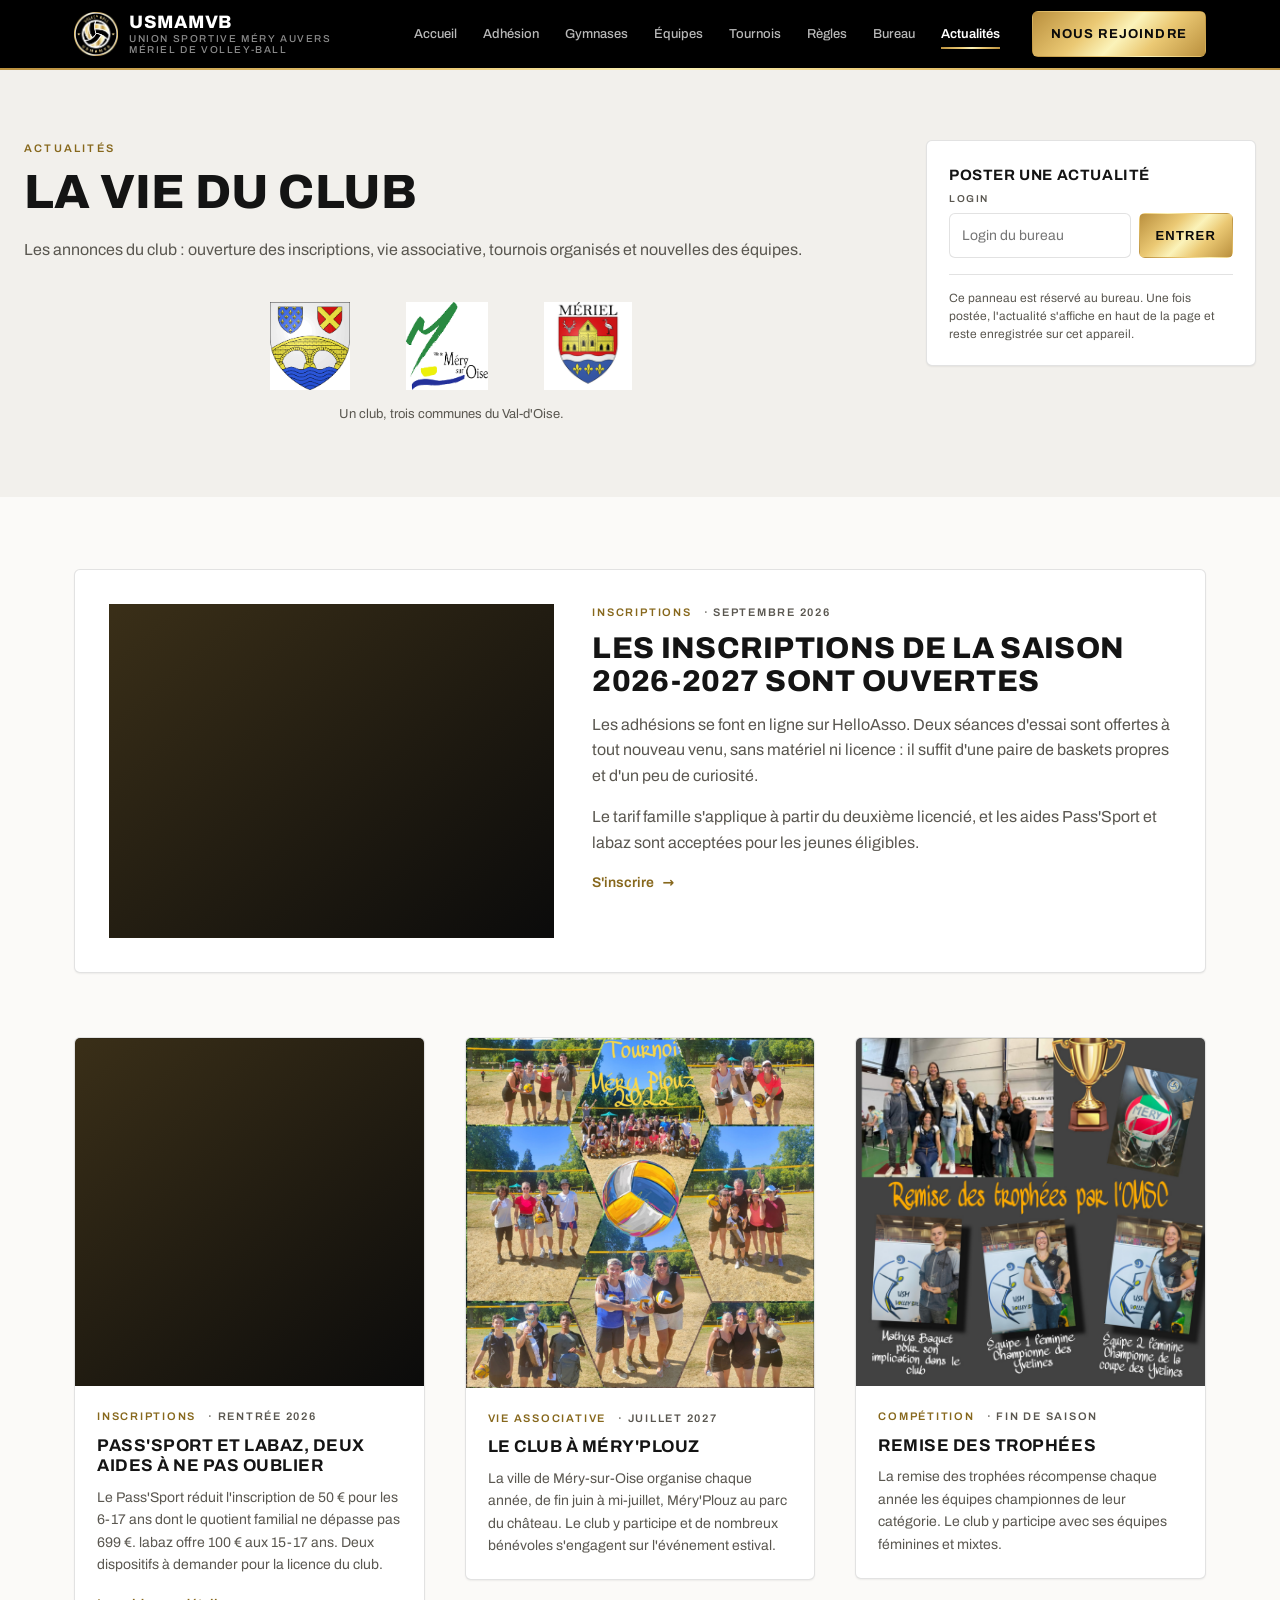
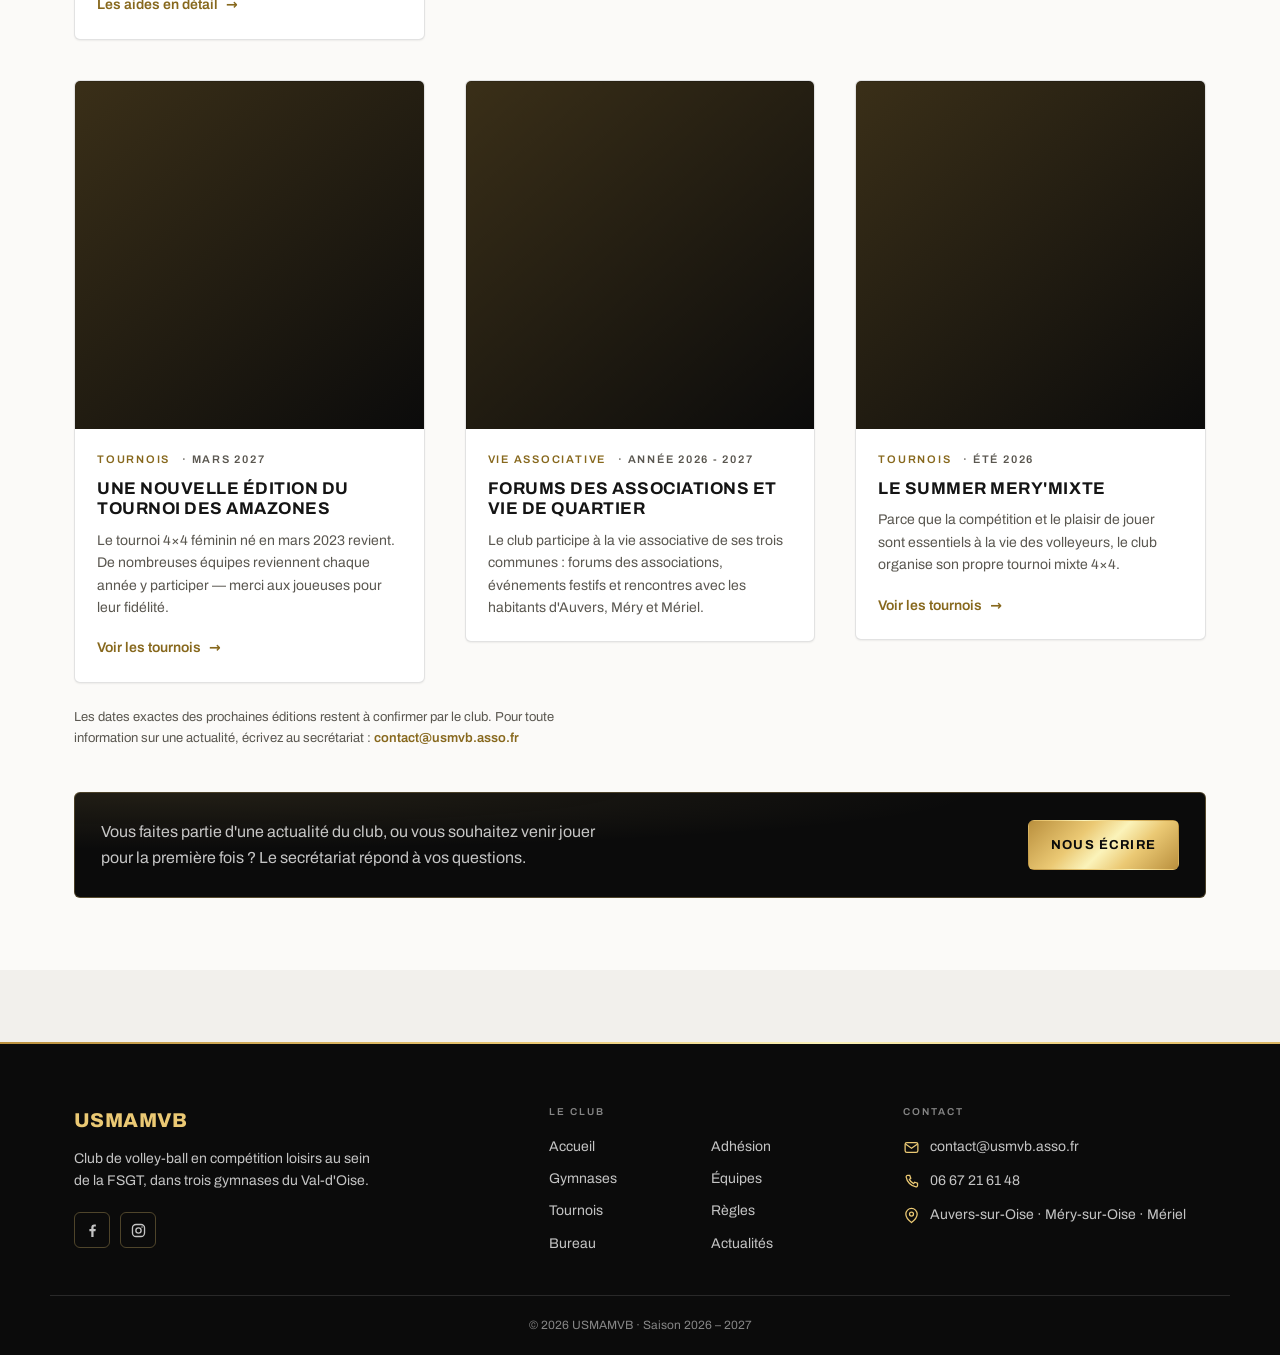
==== Actualite.html @ acac6e0d "Section ajouter actus" ====
<!DOCTYPE html>
<html lang="fr">
<head>
<meta charset="utf-8">
<meta name="viewport" content="width=device-width, initial-scale=1">
<title>Actualités — USMAMVB</title>
<meta name="description" content="Les actualités de l'USMAMVB : ouvertures des inscriptions, vie associative du club, tournois organisés et résultats de saison.">
<meta property="og:title" content="Actualités">
<meta property="og:description" content="La vie de l'USMAMVB : inscriptions, vie associative, tournois et résultats.">
<link rel="icon" href="assets/img/logo.png">
<link rel="stylesheet" href="assets/css/style.css">
</head>
<body>

<a class="skip-link" href="#contenu">Aller au contenu</a>

<!-- ============================================================
     HEADER — identique sur toutes les pages
     ============================================================ -->
<header class="site-header" id="header">
  <div class="wrap header__inner">

    <a class="brand" href="index.html">
      <img class="brand__mark" src="assets/img/logo.png" alt="" decoding="async">
      <span class="brand__text">
        <span class="brand__name">USMAMVB</span>
        <span class="brand__baseline">Union Sportive Méry Auvers Mériel de Volley-Ball</span>
      </span>
    </a>

    <button class="burger" id="burger" aria-expanded="false" aria-controls="nav" aria-label="Ouvrir le menu">
      <span></span><span></span><span></span>
    </button>

    <nav class="nav" id="nav" aria-label="Navigation principale">
      <ul class="nav__list">
        <li><a class="nav__link" href="index.html">Accueil</a></li>
        <li><a class="nav__link" href="adhesion.html">Adhésion</a></li>
        <li><a class="nav__link" href="gymnases.html">Gymnases</a></li>
        <li><a class="nav__link" href="equipes.html">Équipes</a></li>
        <li><a class="nav__link" href="tournois.html">Tournois</a></li>
        <li><a class="nav__link" href="regles.html">Règles</a></li>
        <li><a class="nav__link" href="bureau.html">Bureau</a></li>
        <li><a class="nav__link is-active" href="Actualite.html" aria-current="page">Actualités</a></li>
      </ul>
      <a class="btn btn--primary nav__cta" href="adhesion.html">Nous rejoindre</a>
    </nav>

  </div>
</header>
<div class="nav-backdrop" id="navBackdrop" hidden></div>
<main id="contenu">

  <!-- ============================================================
       TITRE DE PAGE
       ============================================================ -->
  <section class="page-head actu-head">
    <div class="wrap page-head__inner">

      <!-- ---------- Colonne de gauche : titre + blasons ---------- -->
      <div class="page-head__main">
        <p class="eyebrow eyebrow--gold">Actualités</p>
        <h1 class="page-head__title">La vie du club</h1>
        <p class="page-head__lead">Les annonces du club : ouverture des inscriptions, vie associative, tournois organisés et nouvelles des équipes.</p>

        <!-- ---------- Les trois communes ----------
             Emblèmes Auvers-sur-Oise, Méry-sur-Oise et Mériel, dans l'ordre
             du bas de page. Les trois fichiers ont été fournis par le club ;
             ils sont de formats différents (217×220, 253×227, 178×204), d'où
             le `object-fit: contain` : aucune déformation, aucun rognage.
             L'ordre des noms de fichier diffère de celui de la liste. -->
        <ul class="communes">
          <li class="commune">
            <img class="commune__embleme" src="assets/img/emblemeauvers.png" alt="Blason d'Auvers-sur-Oise" width="217" height="220">
          </li>
          <li class="commune">
            <img class="commune__embleme" src="assets/img/Emblememery.png" alt="Blason de Méry-sur-Oise" width="253" height="227">
          </li>
          <li class="commune">
            <img class="commune__embleme" src="assets/img/emblememeriel.png" alt="Blason de Mériel" width="178" height="204">
          </li>
        </ul>
        <p class="communes__note">Un club, trois communes du Val-d'Oise.</p>
      </div>

      <!-- ---------- Colonne de droite : dépôt d'une actualité ----------
           Panneau de rédaction, réservé au bureau. Le formulaire de saisie est
           `hidden` dans le HTML et n'est démasqué par main.js qu'après un login
           valide. Ce login est lui-même lisible dans le script : voir
           l'avertissement sur .redac dans style.css et la section « Dépôt
           d'une actualité » du README. -->
      <aside class="redac" aria-labelledby="redac-titre">
        <h2 class="redac__titre" id="redac-titre">Poster une actualité</h2>

        <!-- ---------- Étape 1 : le login ---------- -->
        <form class="redac__login" id="redac-login" novalidate>
          <label class="redac__label" for="redac-code">Login</label>
          <div class="redac__login-row">
            <input class="redac__champ" type="password" id="redac-code" name="code"
                   autocomplete="current-password" placeholder="Login du bureau">
            <button class="btn btn--primary redac__bouton" type="submit">Entrer</button>
          </div>
          <p class="redac__erreur" id="redac-erreur" role="alert" hidden>Login incorrect.</p>
        </form>

        <!-- ---------- Étape 2 : le formulaire, caché par défaut ----------
             `hidden` est retiré par main.js après un login valide. Sans
             JavaScript il reste caché : le contenu du site ne dépend donc
             pas du script. -->
        <form class="redac__form" id="redac-form" hidden novalidate>
          <p class="redac__note">
            Les champs marqués d'un astérisque sont obligatoires.
          </p>

          <div class="redac__paire">
            <div class="redac__bloc">
              <label class="redac__label" for="redac-categorie">Catégorie *</label>
              <input class="redac__champ" type="text" id="redac-categorie" name="categorie"
                     list="redac-categories" placeholder="Inscriptions, Tournois…" required>
              <datalist id="redac-categories">
                <option value="Inscriptions"></option>
                <option value="Compétition"></option>
                <option value="Vie associative"></option>
                <option value="Tournois"></option>
              </datalist>
            </div>

            <div class="redac__bloc">
              <label class="redac__label" for="redac-date">Date *</label>
              <input class="redac__champ" type="date" id="redac-date" name="date" required>
            </div>
          </div>

          <div class="redac__bloc">
            <label class="redac__label" for="redac-titre-actus">Titre *</label>
            <input class="redac__champ" type="text" id="redac-titre-actus" name="titre"
                   placeholder="Ce que le club annonce" required maxlength="90">
          </div>

          <div class="redac__bloc">
            <label class="redac__label" for="redac-texte">Paragraphe *</label>
            <textarea class="redac__champ redac__champ--zone" id="redac-texte" name="texte"
                      rows="5" placeholder="Le détail de l'actualité" required></textarea>
          </div>

          <p class="redac__erreur" id="redac-erreur-form" role="alert" hidden></p>

          <div class="redac__actions">
            <button class="btn btn--primary" type="submit">Poster</button>
            <button class="btn btn--ghost redac__bouton" type="button" id="redac-deconnexion">Sortir</button>
          </div>
        </form>

        <p class="redac__mention">
          Ce panneau est réservé au bureau. Une fois postée, l'actualité
          s'affiche en haut de la page et reste enregistrée sur cet appareil.
        </p>
      </aside>

    </div>
  </section>

  <!-- ============================================================
       ACTUALITÉS
       Les entrées sont des <article>, chaque date est dans un <time>.
       Hiérarchie : h1 pour la page, h2 pour l'à la une, h3 par carte.

       Photos : deux clichés existent déjà — meryplouz2022.png et
       Remisetrophée.png. Les autres emplacements affichent un dégradé de
       repli tant que le fichier manque.
       Le club n'ayant pas fourni d'archives datées, les textes ci-dessous
       s'en tiennent à ce qui est attesté (PDF du club, pages Équipes,
       Tournois et Adhésion) : aucune date de résultat n'a été inventée.
       ============================================================ -->
  <section class="actus">
    <div class="wrap">

      <!-- ---------- À la une ---------- -->
      <article class="actu-une">
        <span class="actu-une__media actu-une__media--inscriptions" role="img" aria-label="Photo à venir de l'ouverture des inscriptions"></span>
        <div class="actu-une__corps">
          <p class="actu__meta">
            <span class="actu__categorie">Inscriptions</span>
            <time datetime="2026-09-01">Septembre 2026</time>
          </p>
          <h2 class="actu-une__titre">Les inscriptions de la saison 2026-2027 sont ouvertes</h2>
          <p class="actu-une__texte">
            Les adhésions se font en ligne sur HelloAsso. Deux séances d'essai sont
            offertes à tout nouveau venu, sans matériel ni licence : il suffit d'une
            paire de baskets propres et d'un peu de curiosité.
          </p>
          <p class="actu-une__texte">
            Le tarif famille s'applique à partir du deuxième licencié, et les aides
            Pass'Sport et labaz sont acceptées pour les jeunes éligibles.
          </p>
          <a class="link link--gold" href="adhesion.html">S'inscrire <span class="arrow" aria-hidden="true">→</span></a>
        </div>
      </article>

      <!-- ---------- Les autres actualités ---------- -->
      <ul class="actus__grid">

        <li>
          <article class="actu">
            <span class="actu__media actu__media--aides" role="img" aria-label="Photo à venir des dispositifs d'aide à l'inscription"></span>
            <div class="actu__body">
              <p class="actu__meta">
                <span class="actu__categorie">Inscriptions</span>
                <time datetime="2026-09-01">Rentrée 2026</time>
              </p>
              <h3 class="actu__titre">Pass'Sport et labaz, deux aides à ne pas oublier</h3>
              <p class="actu__texte">
                Le Pass'Sport réduit l'inscription de 50 € pour les 6-17 ans dont le
                quotient familial ne dépasse pas 699 €. labaz offre 100 € aux
                15-17 ans. Deux dispositifs à demander pour la licence du club.
              </p>
              <a class="link link--gold" href="adhesion.html">Les aides en détail <span class="arrow" aria-hidden="true">→</span></a>
            </div>
          </article>
        </li>

        <li>
          <article class="actu">
            <span class="actu__media">
              <img class="actu__photo" src="assets/img/meryplouz2022.png" alt="Planche-contact du tournoi de Méry'Plouz 2022 au parc du château de Méry-sur-Oise : équipes sur le sable, ballon au centre et remise des prix." width="485" height="487" loading="lazy" decoding="async">
            </span>
            <div class="actu__body">
              <p class="actu__meta">
                <span class="actu__categorie">Vie associative</span>
                <time datetime="2022-07-01">Juillet 2027</time>
              </p>
              <h3 class="actu__titre">Le club à Méry'Plouz</h3>
              <p class="actu__texte">
                La ville de Méry-sur-Oise organise chaque année, de fin juin à
                mi-juillet, Méry'Plouz au parc du château. Le club y participe et
                de nombreux bénévoles s'engagent sur l'événement estival.
              </p>
            </div>
          </article>
        </li>

        <li>
          <article class="actu">
            <span class="actu__media">
              <img class="actu__photo" src="assets/img/Remisetroph%C3%A9e.png" alt="Planche-contact de la remise des trophées par l'USM95 : équipe championne dans ses catégories, trophée et ballons de volley." width="370" height="370" loading="lazy" decoding="async">
            </span>
            <div class="actu__body">
              <p class="actu__meta">
                <span class="actu__categorie">Compétition</span>
                <time datetime="2026-06-01">Fin de saison</time>
              </p>
              <h3 class="actu__titre">Remise des trophées</h3>
              <p class="actu__texte">
                La remise des trophées récompense chaque année les équipes
                championnes de leur catégorie. Le club y participe avec ses équipes
                féminines et mixtes.
              </p>
            </div>
          </article>
        </li>

        <li>
          <article class="actu">
            <span class="actu__media actu__media--amazones" role="img" aria-label="Photo à venir du Tournoi des Amazones"></span>
            <div class="actu__body">
              <p class="actu__meta">
                <span class="actu__categorie">Tournois</span>
                <time datetime="2026-03-01">Mars 2027</time>
              </p>
              <h3 class="actu__titre">Une nouvelle édition du Tournoi des Amazones</h3>
              <p class="actu__texte">
                Le tournoi 4×4 féminin né en mars 2023 revient. De nombreuses
                équipes reviennent chaque année y participer — merci aux
                joueuses pour leur fidélité.
              </p>
              <a class="link link--gold" href="tournois.html">Voir les tournois <span class="arrow" aria-hidden="true">→</span></a>
            </div>
          </article>
        </li>

        <li>
          <article class="actu">
            <span class="actu__media actu__media--forums" role="img" aria-label="Photo à venir des forums des associations"></span>
            <div class="actu__body">
              <p class="actu__meta">
                <span class="actu__categorie">Vie associative</span>
                <time datetime="2026-09-01">Année 2026 - 2027</time>
              </p>
              <h3 class="actu__titre">Forums des associations et vie de quartier</h3>
              <p class="actu__texte">
                Le club participe à la vie associative de ses trois communes :
                forums des associations, événements festifs et rencontres
                avec les habitants d'Auvers, Méry et Mériel.
              </p>
            </div>
          </article>
        </li>

        <li>
          <article class="actu">
            <span class="actu__media" role="img" aria-label="Photo à venir du Summer Mery'Mixte"></span>
            <div class="actu__body">
              <p class="actu__meta">
                <span class="actu__categorie">Tournois</span>
                <time datetime="2026-06-01">Été 2026</time>
              </p>
              <h3 class="actu__titre">Le Summer Mery'Mixte</h3>
              <p class="actu__texte">
                Parce que la compétition et le plaisir de jouer sont essentiels à
                la vie des volleyeurs, le club organise son propre tournoi mixte 4×4.
              </p>
              <a class="link link--gold" href="tournois.html">Voir les tournois <span class="arrow" aria-hidden="true">→</span></a>
            </div>
          </article>
        </li>

      </ul>

      <p class="actus__note">
        Les dates exactes des prochaines éditions restent à confirmer par le club.
        Pour toute information sur une actualité, écrivez au secrétariat :
        <a class="link--inline" href="mailto:contact@usmvb.asso.fr">contact@usmvb.asso.fr</a>
      </p>

      <aside class="card card--dark actus__cta">
        <p class="actus__cta-texte">
          Vous faites partie d'une actualité du club, ou vous souhaitez venir jouer
          pour la première fois ? Le secrétariat répond à vos questions.
        </p>
        <a class="btn btn--primary" href="mailto:contact@usmvb.asso.fr">Nous écrire</a>
      </aside>

    </div>
  </section>

</main>

<!-- ============================================================
     FOOTER — identique sur toutes les pages
     ============================================================ -->
<footer class="site-footer">
  <div class="wrap footer__grid">

    <div class="footer__brand">
      <p class="footer__name">USMAMVB</p>
      <p class="footer__text">
        Club de volley-ball en compétition loisirs au sein de la FSGT, dans trois gymnases du Val-d'Oise.
      </p>
      <ul class="socials">
        <li><a href="#" aria-label="Facebook">
          <svg viewBox="0 0 24 24" fill="currentColor" aria-hidden="true"><path d="M13.5 21v-8h2.7l.4-3.1h-3.1V7.9c0-.9.25-1.5 1.55-1.5h1.65V3.6A22 22 0 0 0 14.3 3.5c-2.4 0-4 1.45-4 4.1v2.3H7.6V13h2.7v8z"/></svg>
        </a></li>
        <li><a href="#" aria-label="Instagram">
          <svg viewBox="0 0 24 24" fill="none" stroke="currentColor" stroke-width="1.9" aria-hidden="true">
            <rect x="3.5" y="3.5" width="17" height="17" rx="5"/><circle cx="12" cy="12" r="3.7"/><circle cx="17" cy="7" r="1.1" fill="currentColor" stroke="none"/>
          </svg>
        </a></li>
      </ul>
    </div>

    <nav class="footer__nav" aria-label="Plan du site">
      <p class="footer__heading">Le club</p>
      <ul class="footer__links">
        <li><a href="index.html">Accueil</a></li>
        <li><a href="adhesion.html">Adhésion</a></li>
        <li><a href="gymnases.html">Gymnases</a></li>
        <li><a href="equipes.html">Équipes</a></li>
        <li><a href="tournois.html">Tournois</a></li>
        <li><a href="regles.html">Règles</a></li>
        <li><a href="bureau.html">Bureau</a></li>
        <li><a href="Actualite.html">Actualités</a></li>
      </ul>
    </nav>

    <div class="footer__contact">
      <p class="footer__heading">Contact</p>
      <ul class="contact">
        <li>
          <svg viewBox="0 0 24 24" fill="none" stroke="currentColor" stroke-width="1.8" aria-hidden="true"><rect x="3" y="5" width="18" height="14" rx="2.5"/><path d="m3.5 7 8.5 6 8.5-6"/></svg>
          <a href="mailto:contact@usmvb.asso.fr">contact@usmvb.asso.fr</a>
        </li>
        <li>
          <svg viewBox="0 0 24 24" fill="none" stroke="currentColor" stroke-width="1.8" aria-hidden="true"><path d="M6.5 3.5h3l1.5 4-2 1.5a12 12 0 0 0 6 6l1.5-2 4 1.5v3a2 2 0 0 1-2.2 2A16.5 16.5 0 0 1 4.5 5.7a2 2 0 0 1 2-2.2z"/></svg>
          <a href="tel:+33667216148">06 67 21 61 48</a>
        </li>
        <li>
          <svg viewBox="0 0 24 24" fill="none" stroke="currentColor" stroke-width="1.8" aria-hidden="true"><path d="M20 10c0 6-8 12-8 12s-8-6-8-12a8 8 0 0 1 16 0z"/><circle cx="12" cy="10" r="2.8"/></svg>
          <span>Auvers-sur-Oise · Méry-sur-Oise · Mériel</span>
        </li>
      </ul>
    </div>

  </div>

  <div class="wrap footer__bottom">
    <p>© 2026 USMAMVB · Saison 2026 – 2027</p>
  </div>
</footer>

<script src="assets/js/main.js" defer></script>
</body>
</html>
---- assets/css/style.css ----
/* ============================================================
   VCC — Volley Club des Coteaux
   Feuille de style unique. Ordre : tokens, reset, primitives,
   header, hero, sections, footer, responsive.
   ============================================================ */

/* ---------- Police ----------
   Auto-hebergee plutot que servie par Google Fonts : un appel a
   fonts.gstatic.com transmettrait l'IP du visiteur a Google sans consentement.
   Archivo est sous licence SIL OFL 1.1 (voir assets/fonts/OFL.txt).
   Fichier variable unique : couvre toutes les graisses de 400 a 800. */
@font-face {
  font-family: 'Archivo';
  font-style: normal;
  font-weight: 400 800;
  font-stretch: 100%;
  font-display: swap;
  src: url('../fonts/archivo-latin.woff2') format('woff2');
  unicode-range: U+0000-00FF, U+0131, U+0152-0153, U+02BB-02BC, U+02C6, U+02DA,
                 U+02DC, U+0304, U+0308, U+0329, U+2000-206F, U+20AC, U+2122,
                 U+2191, U+2193, U+2212, U+2215, U+FEFF, U+FFFD;
}
@font-face {
  font-family: 'Archivo';
  font-style: normal;
  font-weight: 400 800;
  font-stretch: 100%;
  font-display: swap;
  src: url('../fonts/archivo-latin-ext.woff2') format('woff2');
  unicode-range: U+0100-02BA, U+02BD-02C5, U+02C7-02CC, U+02CE-02D7, U+02DD-02FF,
                 U+0304, U+0308, U+0329, U+1D00-1DBF, U+1E00-1E9F, U+1EF2-1EFF,
                 U+2020, U+20A0-20AB, U+20AD-20C0, U+2113, U+2C60-2C7F, U+A720-A7FF;
}

/* ---------- Tokens ---------- */
:root {
  /* Rampe d'or echantillonnee sur assets/img/logo.png (84 615 pixels dores). */
  --gold-deep:    #ba903e;
  --gold-mid:     #d4ab55;
  --gold:         #ebc974;
  --gold-light:   #fbf3ba;

  /* L'or du logo plafonne a 2,94:1 sur blanc : illisible en texte. Cette
     declinaison sombre est la plus claire qui tienne 4,5:1 sur les trois fonds
     clairs du site : 5,21:1 sur blanc, 5,00:1 sur creme-soft, 4,58:1 sur creme. */
  --gold-ink:      #87681d;
  --gold-ink-dark: #6d5213;

  /* Balayage metallique : aplats et fonds de bouton, sur surface sombre. */
  --gold-sweep: linear-gradient(135deg,
                  var(--gold-deep) 0%, var(--gold) 34%, var(--gold-light) 52%,
                  var(--gold) 70%, var(--gold-deep) 100%);

  /* Meme effet pousse a la limite de lisibilite sur blanc : le palier le plus
     clair, #aa9254, tient 3,02:1. Grand texte uniquement. */
  --gold-sweep-ink: linear-gradient(135deg, #5e4610 0%, #aa9254 52%, #7a5c17 100%);

  --cream:        #f2f0ec;
  --cream-soft:   #fbfaf8;
  --white:        #ffffff;
  --black:        #121212;
  --black-deep:   #0b0b0b;
  /* Noir pur reserve au header : 53,8 % de l'ecusson est du #000000 et le
     disque doit s'y fondre sans laisser de lisere. */
  --black-pure:   #000000;

  --text:         #141414;
  --text-muted:   #5a5750;
  --text-on-dark: rgba(255, 255, 255, .76);
  --border:       rgba(20, 20, 20, .12);

  --font:         'Archivo', 'Segoe UI', system-ui, -apple-system, sans-serif;

  --wrap:         1180px;
  --gutter:       24px;
  --inset:        14px;
  --radius:       6px;
  --radius-lg:    10px;

  --shadow-sm:    0 1px 2px rgba(0, 0, 0, .06);
  --shadow-md:    0 8px 24px rgba(0, 0, 0, .12);

  --ease:         cubic-bezier(.4, 0, .2, 1);
}

/* ---------- Reset ---------- */
*, *::before, *::after { box-sizing: border-box; }

html { -webkit-text-size-adjust: 100%; scroll-behavior: smooth; }

body {
  margin: 0;
  background: var(--cream);
  color: var(--text);
  font-family: var(--font);
  font-size: 16px;
  line-height: 1.6;
  overflow-x: hidden;
}

body.is-locked { overflow: hidden; }

h1, h2, h3, p, dl, dd, figure { margin: 0; }
ul, ol { margin: 0; padding: 0; list-style: none; }
img, svg { max-width: 100%; }
a { color: inherit; text-decoration: none; }

:focus-visible {
  outline: 2px solid var(--gold-ink);
  outline-offset: 3px;
  border-radius: 2px;
}

.skip-link {
  position: absolute;
  left: -9999px;
  top: 0;
  z-index: 200;
  padding: 12px 18px;
  background: var(--black);
  color: #fff;
}
.skip-link:focus { left: 12px; top: 12px; }

/* ---------- Primitives ---------- */
.wrap {
  width: 100%;
  max-width: var(--wrap);
  margin-inline: auto;
  padding-inline: var(--gutter);
}

.eyebrow {
  margin: 0 0 10px;
  font-size: .688rem;
  font-weight: 600;
  letter-spacing: .2em;
  text-transform: uppercase;
  color: var(--text-muted);
}
.eyebrow--light  { color: rgba(255, 255, 255, .72); }
.eyebrow--gold { color: var(--gold-ink); }

.h2 {
  font-size: clamp(1.75rem, 3.6vw, 2.5rem);
  font-weight: 800;
  line-height: 1.05;
  letter-spacing: .005em;
  text-transform: uppercase;
}
.h2--light { color: #fff; }

.arrow {
  display: inline-block;
  transition: transform .2s var(--ease);
}

.link {
  display: inline-flex;
  align-items: center;
  gap: 8px;
  font-size: .875rem;
  font-weight: 600;
  color: var(--gold-ink);
}
.link--gold { color: var(--gold-ink); }
a:hover .arrow,
.link:hover .arrow { transform: translateX(4px); }

.btn {
  display: inline-flex;
  align-items: center;
  justify-content: center;
  gap: 10px;
  padding: 14px 22px;
  border: 1px solid transparent;
  border-radius: var(--radius);
  font-size: .8125rem;
  font-weight: 700;
  letter-spacing: .09em;
  text-transform: uppercase;
  white-space: nowrap;
  cursor: pointer;
  transition: background-color .2s var(--ease), color .2s var(--ease), border-color .2s var(--ease);
}
.btn--primary {
  background: var(--gold-sweep);
  color: var(--black-deep);
  border-color: transparent;
}
.btn--primary:hover {
  background: linear-gradient(135deg, #a87f30 0%, var(--gold-deep) 40%, var(--gold) 60%, #a87f30 100%);
}

.btn--ghost { border-color: rgba(255, 255, 255, .55); color: #fff; }
.btn--ghost:hover { background: rgba(255, 255, 255, .12); border-color: #fff; }

.btn--light { background: #fff; color: var(--black); }
.btn--light:hover { background: var(--cream); }

/* Texte en degrade. Le `color` pose avant sert de repli si background-clip
   n'est pas supporte ; il n'est annule que dans le @supports. */
.gold-text { color: var(--gold-ink); }

@supports (background-clip: text) or (-webkit-background-clip: text) {
  .gold-text {
    background-image: var(--gold-sweep-ink);
    -webkit-background-clip: text;
    background-clip: text;
    color: transparent;
  }
  /* Sur fond noir, l'or du logo passe a 12,3:1 : balayage complet possible. */
  .card--dark .gold-text,
  .step .gold-text {
    background-image: var(--gold-sweep);
  }
}

/* ============================================================
   HEADER
   ============================================================ */
.site-header {
  position: sticky;
  top: 0;
  z-index: 100;
  background: var(--black-pure);
}

/* Filet dore sous le header : rappelle l'anneau du logo et detache la barre
   du bandeau clair qui la suit. */
.site-header::after {
  content: '';
  position: absolute;
  inset: auto 0 -2px;
  height: 2px;
  background: var(--gold-sweep);
}

.header__inner {
  display: flex;
  align-items: center;
  gap: 24px;
  min-height: 68px;
}

.brand { display: flex; align-items: center; gap: 11px; margin-right: auto; }
/* Écusson circulaire. Le ratio est imposé ici plutôt que par les attributs
   width/height du HTML, pour que le rendu reste juste même si le balisage dérive. */
.brand__mark {
  flex: none;
  height: 44px;
  width: auto;
  aspect-ratio: 1;
  object-fit: contain;
}
.brand__text { display: flex; flex-direction: column; line-height: 1.1; }
.brand__name {
  font-size: 1.125rem;
  font-weight: 800;
  letter-spacing: .04em;
  color: #fff;
}
.brand__baseline {
  font-size: .625rem;
  font-weight: 500;
  letter-spacing: .16em;
  text-transform: uppercase;
  color: rgba(255, 255, 255, .55);
}

.nav { display: flex; align-items: center; gap: 20px; }

.nav__list { display: flex; align-items: center; gap: 2px; }

.nav__link {
  display: block;
  padding: 8px 12px;
  border-radius: var(--radius);
  font-size: .8125rem;
  font-weight: 500;
  color: rgba(255, 255, 255, .72);
  transition: color .2s var(--ease), background-color .2s var(--ease);
}
.nav__link:hover { color: #fff; background: rgba(255, 255, 255, .08); }

/* Onglet actif : soulignement dore. Une pastille claire serait illisible. */
.nav__link.is-active { position: relative; color: #fff; font-weight: 600; }
.nav__link.is-active::after {
  content: '';
  position: absolute;
  inset: auto 12px 3px;
  height: 2px;
  background: var(--gold-sweep);
}

.nav__cta { padding: 12px 18px; }

/* Burger — masqué au-dessus du point de rupture */
.burger {
  display: none;
  flex-direction: column;
  justify-content: center;
  gap: 5px;
  width: 42px;
  height: 42px;
  padding: 0 9px;
  background: none;
  border: 1px solid rgba(255, 255, 255, .28);
  border-radius: var(--radius);
  cursor: pointer;
}
.burger span {
  display: block;
  height: 2px;
  background: #fff;
  border-radius: 2px;
  transition: transform .25s var(--ease), opacity .2s var(--ease);
}
.burger[aria-expanded="true"] span:nth-child(1) { transform: translateY(7px) rotate(45deg); }
.burger[aria-expanded="true"] span:nth-child(2) { opacity: 0; }
.burger[aria-expanded="true"] span:nth-child(3) { transform: translateY(-7px) rotate(-45deg); }

.nav-backdrop {
  position: fixed;
  inset: 0;
  z-index: 90;
  background: rgba(0, 0, 0, .55);
}

/* ============================================================
   HERO
   ============================================================ */
.hero {
  position: relative;
  display: flex;
  align-items: flex-end;
  min-height: min(76vh, 620px);
  margin: var(--inset) var(--inset) 0;
  padding-block: clamp(48px, 8vw, 96px);
  border-radius: var(--radius-lg);
  overflow: hidden;
  color: #fff;
  /* Repli visible si la photo venait a manquer. */
  background: linear-gradient(140deg, #2a2213 0%, #0b0b0b 55%, #3a2f18 100%);
}

/* La photo vit sur sa propre couche : appliquer le filtre sur .hero flouterait
   aussi le texte. Le debord de 48px evite que le flou laisse un lisere clair
   le long des bords, le flou echantillonnant au-dela du cadre. */
.hero::before {
  content: '';
  position: absolute;
  inset: -48px;
  background: url('../img/hero.jpg') center / cover no-repeat;
  filter: blur(4px) brightness(.62) saturate(.9);
}

/* Voile degrade par-dessus : assombrit davantage le cote ou se pose le texte. */
.hero::after {
  content: '';
  position: absolute;
  inset: 0;
  background: linear-gradient(105deg, rgba(0, 0, 0, .55) 0%, rgba(0, 0, 0, .34) 45%, rgba(0, 0, 0, .10) 100%);
}

.hero__inner { position: relative; z-index: 1; max-width: 660px; }

.hero__title {
  margin-bottom: 20px;
  font-size: clamp(2.25rem, 5.2vw, 3.5rem);
  font-weight: 800;
  line-height: .95;
  letter-spacing: -.005em;
  text-transform: uppercase;
}

.hero__lead {
  max-width: 48ch;
  margin-bottom: 30px;
  font-size: 1rem;
  color: var(--text-on-dark);
}

.hero__actions { display: flex; flex-wrap: wrap; gap: 12px; }

/* ============================================================
   ACCÈS RAPIDES
   ============================================================ */
.quicklinks { padding-block: clamp(28px, 4vw, 44px); }

.quicklinks__grid {
  display: grid;
  grid-template-columns: repeat(4, 1fr);
  gap: 16px;
}

.qcard {
  display: flex;
  flex-direction: column;
  align-items: flex-start;
  gap: 8px;
  padding: 22px;
  background: var(--white);
  border: 1px solid var(--border);
  border-radius: var(--radius);
  box-shadow: var(--shadow-sm);
  transition: transform .2s var(--ease), box-shadow .2s var(--ease);
}
.qcard:hover { transform: translateY(-3px); box-shadow: var(--shadow-md); }

.qcard__icon { width: 26px; height: 26px; margin-bottom: 4px; color: var(--gold-ink); }
.qcard__icon svg { display: block; width: 100%; height: 100%; }

.qcard__title {
  font-size: .9375rem;
  font-weight: 700;
  letter-spacing: .04em;
  text-transform: uppercase;
}

.qcard__text { font-size: .875rem; color: var(--text-muted); }

.qcard .link { margin-top: auto; padding-top: 10px; }

/* ============================================================
   LE CLUB
   ============================================================ */
.club { padding-block: clamp(40px, 6vw, 72px); }

.club__grid {
  display: grid;
  grid-template-columns: 1fr 1fr;
  gap: clamp(28px, 4vw, 56px);
  align-items: start;
}

.club__intro p { margin-bottom: 18px; color: var(--text-muted); }
.club__intro .h2 { margin-bottom: 20px; }

.stats {
  display: grid;
  grid-template-columns: repeat(3, 1fr);
  gap: 12px;
  margin-top: 30px;
}

.stat {
  display: flex;
  flex-direction: column-reverse; /* valeur au-dessus du libellé, dt/dd conservés */
  gap: 2px;
  padding: 18px 20px;
  background: var(--white);
  border: 1px solid var(--border);
  border-radius: var(--radius);
}
.stat__value {
  margin: 0;
  font-size: clamp(1.75rem, 3.4vw, 2.25rem);
  font-weight: 800;
  line-height: 1;
  color: var(--gold-ink);
}
.stat__label {
  font-size: .625rem;
  font-weight: 600;
  letter-spacing: .18em;
  text-transform: uppercase;
  color: var(--text-muted);
}

.club__aside { display: grid; gap: 16px; }

.card { padding: 26px; border-radius: var(--radius); }
.card--dark {
  background:
    radial-gradient(120% 90% at 8% 0%, rgba(235, 201, 116, .10) 0%, transparent 60%),
    var(--black-deep);
  border: 1px solid rgba(235, 201, 116, .28);
  color: #fff;
}
.card--white { background: var(--white); border: 1px solid var(--border); box-shadow: var(--shadow-sm); }

.card__title {
  margin-bottom: 12px;
  font-size: 1.25rem;
  font-weight: 800;
  letter-spacing: .01em;
  text-transform: uppercase;
  line-height: 1.15;
}

.card__meta, .card__text {
  margin-bottom: 16px;
  font-size: .875rem;
  color: var(--text-muted);
}
.card--dark .card__meta,
.card--dark .card__text { color: var(--text-on-dark); }

/* ============================================================
   NOS ÉQUIPES
   ============================================================ */
.teams { padding-bottom: clamp(40px, 6vw, 72px); }

.section-head {
  display: flex;
  flex-wrap: wrap;
  align-items: baseline;
  justify-content: space-between;
  gap: 12px;
  margin-bottom: 26px;
}

.teams__grid {
  display: grid;
  grid-template-columns: repeat(4, 1fr);
  gap: 18px;
}

.team { display: block; }

.team__photo {
  display: block;
  aspect-ratio: 4 / 3;
  margin-bottom: 14px;
  border-radius: var(--radius);
  background-size: cover;
  background-position: center;
  transition: transform .25s var(--ease);
}
.team:hover .team__photo { transform: translateY(-3px); }

/* Repli visuel tant que les photos ne sont pas fournies */
.team__photo--1 { background-image: url('../img/equipe-1.jpg'), linear-gradient(140deg, #3a2f18, #0b0b0b); }
.team__photo--2 { background-image: url('../img/equipe-2.jpg'), linear-gradient(140deg, #4a3a1c, #141414); }
.team__photo--3 { background-image: url('../img/equipe-3.jpg'), linear-gradient(140deg, #2f2615, #0b0b0b); }
.team__photo--4 { background-image: url('../img/equipe-4.jpg'), linear-gradient(140deg, #453718, #0b0b0b); }

.team__body { display: block; }
.team__body .eyebrow { margin-bottom: 4px; }

.team__name {
  display: block;
  font-size: 1rem;
  font-weight: 700;
  letter-spacing: .03em;
  text-transform: uppercase;
  line-height: 1.2;
}

/* ============================================================
   OÙ L'ON JOUE
   ============================================================ */
.venues {
  margin: 0 var(--inset);
  padding-block: clamp(44px, 6vw, 72px);
  background:
    radial-gradient(90% 120% at 0% 0%, rgba(235, 201, 116, .08) 0%, transparent 55%),
    var(--black-deep);
  border-radius: var(--radius-lg);
  color: #fff;
}

.venues .h2 { margin-bottom: 28px; }

.venues__grid {
  display: grid;
  grid-template-columns: repeat(3, 1fr);
  gap: 16px;
  margin-bottom: 28px;
}

.venue {
  padding: 24px;
  background: var(--black);
  border: 1px solid rgba(235, 201, 116, .18);
  border-radius: var(--radius);
}

.venue__name {
  margin-bottom: 8px;
  font-size: 1.0625rem;
  font-weight: 700;
  letter-spacing: .04em;
  text-transform: uppercase;
}

.venue__address {
  margin-bottom: 16px;
  font-size: .8125rem;
  color: rgba(255, 255, 255, .72);
}

.venue__slots { display: grid; gap: 7px; font-size: .875rem; }

/* ============================================================
   FOOTER
   ============================================================ */
.site-footer {
  margin-top: clamp(40px, 6vw, 72px);
  padding-top: clamp(40px, 5vw, 60px);
  background: var(--black-deep);
  border-top: 2px solid transparent;
  border-image: var(--gold-sweep) 1;
  color: var(--text-on-dark);
}

.footer__grid {
  display: grid;
  grid-template-columns: 1.4fr 1fr 1fr;
  gap: clamp(28px, 4vw, 56px);
  padding-bottom: 40px;
}

.footer__name {
  margin-bottom: 12px;
  font-size: 1.25rem;
  font-weight: 800;
  letter-spacing: .02em;
  text-transform: uppercase;
  color: var(--gold);
}

.footer__text { max-width: 38ch; font-size: .875rem; }

.footer__heading {
  margin-bottom: 16px;
  font-size: .625rem;
  font-weight: 600;
  letter-spacing: .2em;
  text-transform: uppercase;
  color: rgba(255, 255, 255, .5);
}

.footer__links {
  display: grid;
  grid-template-columns: repeat(2, minmax(0, 1fr));
  gap: 10px 20px;
  font-size: .875rem;
}
.footer__links a:hover { color: #fff; }

.contact { display: grid; gap: 12px; font-size: .875rem; }
.contact li { display: flex; align-items: flex-start; gap: 10px; }
.contact svg { flex: none; width: 17px; height: 17px; margin-top: 3px; color: var(--gold); }
.contact a:hover { color: #fff; }

.socials { display: flex; gap: 10px; margin-top: 20px; }
.socials a {
  display: grid;
  place-items: center;
  width: 36px;
  height: 36px;
  border: 1px solid rgba(235, 201, 116, .3);
  border-radius: var(--radius);
  transition: background-color .2s var(--ease);
}
.socials a:hover { background: rgba(235, 201, 116, .14); }
.socials svg { width: 17px; height: 17px; }

.footer__bottom {
  padding-block: 20px;
  border-top: 1px solid rgba(255, 255, 255, .12);
  font-size: .75rem;
  color: rgba(255, 255, 255, .5);
  text-align: center;
}

/* ============================================================
   PAGE ADHÉSION
   ============================================================ */
.page-head {
  padding-block: clamp(40px, 6vw, 72px);
  background: var(--cream);
}
/* Colonne du bandeau de titre : 880 px pour que les deux phrases du lead aient
   leur place (la plus longue demande ~600 px) sans être coupées en deux. */
.page-head__inner { max-width: 880px; }

.page-head__title {
  margin-bottom: 20px;
  font-size: clamp(1.875rem, 4.6vw, 3rem);
  font-weight: 800;
  line-height: 1.02;
  letter-spacing: .005em;
  text-transform: uppercase;
}

/* 90ch et non 80ch : sous 880 px de colonne, 80ch (690 px) restait le vrai
   plafond et coupait la première phrase du lead en deux. */
.page-head__lead { max-width: 90ch; color: var(--text-muted); }

/* Les 4 étapes */
.steps {
  padding-block: clamp(32px, 4.5vw, 56px);
  background: var(--cream-soft);
}

.steps__grid {
  display: grid;
  grid-template-columns: repeat(4, 1fr);
  gap: 18px;
}

/* Cartes noires : seule facon d'avoir le vrai degrade du logo sur les numeros.
   Sur blanc il plafonnerait a 1,60:1, soit illisible. */
.step {
  padding: 24px;
  background:
    radial-gradient(130% 100% at 0% 0%, rgba(235, 201, 116, .10) 0%, transparent 62%),
    var(--black-deep);
  border: 1px solid rgba(235, 201, 116, .24);
  border-radius: var(--radius);
  box-shadow: var(--shadow-md);
}
.step__title { color: #fff; }
.step__text  { color: var(--text-on-dark); }

/* Chaque numero prend un palier different de la rampe du logo, du plus profond
   au plus clair : la progression se lit d'une carte a l'autre. Sur le noir des
   cartes, le palier le plus sombre tient encore 6,7:1. */
.step__num {
  margin-bottom: 14px;
  font-size: 2.5rem;
  font-weight: 800;
  line-height: 1;
  color: var(--gold);
}
.step:nth-child(1) .step__num { color: var(--gold-deep); }
.step:nth-child(2) .step__num { color: var(--gold-mid); }
.step:nth-child(3) .step__num { color: var(--gold); }
.step:nth-child(4) .step__num { color: var(--gold-light); }

.step__title {
  margin-bottom: 10px;
  font-size: .9375rem;
  font-weight: 700;
  letter-spacing: .04em;
  text-transform: uppercase;
}

.step__text { font-size: .875rem; color: var(--text-muted); }

/* Tarifs + adhésion en ligne */
.pricing {
  padding-block: clamp(40px, 6vw, 72px);
  background: var(--cream);
}

.pricing__grid {
  display: grid;
  grid-template-columns: 1.35fr 1fr;
  gap: clamp(24px, 3vw, 40px);
  align-items: start;
}

.pricing__main .h2 { margin-bottom: 22px; }

.pricing__list {
  background: var(--white);
  border: 1px solid var(--border);
  border-radius: var(--radius);
  box-shadow: var(--shadow-sm);
  overflow: hidden;
}

.price {
  display: flex;
  align-items: center;
  justify-content: space-between;
  gap: 20px;
  padding: 18px 24px;
  border-top: 1px solid var(--border);
}
.price:first-child { border-top: 0; }

.price__label { min-width: 0; }
.price__name { font-size: .9375rem; font-weight: 700; }
.price__detail { margin-top: 2px; font-size: .8125rem; color: var(--text-muted); }

.price__amount {
  flex: none;
  font-size: 1.375rem;
  font-weight: 800;
  color: var(--gold-ink);
}

.pricing__note { margin-top: 16px; font-size: .8125rem; color: var(--text-muted); }

.qr__eyebrow { display: flex; align-items: center; gap: 8px; color: var(--gold); }
.qr__eyebrow svg { flex: none; width: 15px; height: 15px; }

.qr__frame {
  display: grid;
  place-content: center;
  justify-items: center;
  gap: 10px;
  aspect-ratio: 1;
  width: 100%;
  max-width: 215px;
  margin: 6px auto 12px;
  padding: 20px;
  background: #fff;
  border-radius: var(--radius);
  color: var(--black);
}

.qr__glyph { width: 72px; height: 72px; }

.qr__placeholder {
  font-size: .6875rem;
  font-weight: 600;
  letter-spacing: .14em;
  text-transform: uppercase;
}

.qr__caption {
  margin-bottom: 18px;
  font-size: .6875rem;
  line-height: 1.5;
  text-align: center;
  color: rgba(255, 255, 255, .55);
}

/* Adresse en clair sous le QR : doit rester lisible sur le fond noir de la
   carte, d'ou l'or vif du logo (12,3:1) plutot que l'or encre. */
.qr__url {
  margin-bottom: 14px;
  font-size: .75rem;
  text-align: center;
  word-break: break-word;
}
.qr__url a { color: var(--gold); }
.qr__url a:hover { text-decoration: underline; }

.qr__cta { width: 100%; }
.btn__ext { flex: none; width: 15px; height: 15px; }

/* Documents à fournir */
.docs {
  padding-block: clamp(40px, 6vw, 72px);
  background: var(--cream-soft);
}

.section-title { display: flex; align-items: center; gap: 14px; margin-bottom: 24px; }
.section-title__icon { flex: none; width: 26px; height: 26px; color: var(--gold-ink); }

.docs__grid {
  display: grid;
  grid-template-columns: repeat(2, 1fr);
  gap: 14px;
}

.doc {
  padding: 18px 22px;
  background: var(--white);
  border: 1px solid var(--border);
  border-radius: var(--radius);
  font-size: .875rem;
}

.docs__note { margin-top: 22px; font-size: .875rem; color: var(--text-muted); }

.link--inline { color: var(--gold-ink); font-weight: 600; }
.link--inline:hover { text-decoration: underline; }

/* ============================================================
   PAGE GYMNASES
   ============================================================ */
.venue-list { padding-block: clamp(40px, 6vw, 72px); background: var(--cream-soft); }

.venue-block {
  display: grid;
  grid-template-columns: 1fr 1fr;
  gap: clamp(24px, 3vw, 40px);
  align-items: start;
}
.venue-block + .venue-block { margin-top: clamp(48px, 6vw, 80px); }

/* Sans ceci, min-width:auto empêche les éléments de grille de descendre sous la
   largeur min-content du tableau, et la piste déborde de l'écran. */
.venue-block__media,
.venue-block__body { min-width: 0; }

/* Une salle sur deux : média à droite, texte à gauche. */
.venue-block:nth-child(even) .venue-block__media { order: 2; }

.venue-block__photo {
  display: block;
  aspect-ratio: 3 / 2;
  border-radius: var(--radius-lg);
  box-shadow: var(--shadow-md);
  background-size: cover;
  background-position: center;
}

/* Repli visuel tant que les photos ne sont pas fournies */
.venue-block__photo--1 { background-image: url('../img/gymnase-1.jpg'), linear-gradient(140deg, #3a2f18, #0b0b0b); }
.venue-block__photo--2 { background-image: url('../img/gymnase-2.jpg'), linear-gradient(140deg, #4a3a1c, #141414); }
.venue-block__photo--3 { background-image: url('../img/gymnase-3.jpg'), linear-gradient(140deg, #453718, #0b0b0b); }

.venue-block__map {
  margin-top: 16px;
  overflow: hidden;
  background: var(--cream);
  border: 1px solid var(--border);
  border-radius: var(--radius-lg);
}
.venue-block__map iframe {
  display: block;
  width: 100%;
  height: 260px;
  border: 0;
}

/* Écran de consentement affiché à la place de la carte. Aucune requête n'est
   envoyée à Google tant que le visiteur n'a pas cliqué. */
.map-consent {
  display: flex;
  flex-direction: column;
  align-items: center;
  justify-content: center;
  gap: 10px;
  width: 100%;
  height: 260px;
  padding: 24px;
  background: none;
  border: 0;
  font: inherit;
  text-align: center;
  color: var(--text-muted);
  cursor: pointer;
  transition: background-color .2s var(--ease);
}
.map-consent:hover { background: rgba(20, 20, 20, .04); }

.map-consent__icon { width: 30px; height: 30px; color: var(--gold-ink); }

.map-consent__label {
  font-size: .8125rem;
  font-weight: 700;
  letter-spacing: .09em;
  text-transform: uppercase;
  color: var(--text);
}

.map-consent__note { max-width: 42ch; font-size: .75rem; line-height: 1.5; }

.venue-block__name {
  margin-bottom: 14px;
  font-size: clamp(1.625rem, 3.2vw, 2.25rem);
  font-weight: 800;
  line-height: 1.05;
  text-transform: uppercase;
}

.venue-block__address {
  display: flex;
  align-items: flex-start;
  gap: 9px;
  color: var(--text-muted);
}
.venue-block__address svg {
  flex: none;
  width: 19px;
  height: 19px;
  margin-top: 3px;
  color: var(--gold-ink);
}

.venue-block__access { margin-top: 12px; font-size: .875rem; color: var(--text-muted); }
.venue-block__route { margin-top: 16px; }

/* Tableau des créneaux */
.slots {
  margin-top: 24px;
  overflow-x: auto;
  background: var(--white);
  border: 1px solid var(--border);
  border-radius: var(--radius);
  box-shadow: var(--shadow-sm);
}

.slots__table {
  width: 100%;
  border-collapse: collapse;
  font-size: .875rem;
  text-align: left;
}

.slots__table th,
.slots__table td { padding: 12px 14px; white-space: nowrap; }

/* Jour et horaires restent insécables ; les deux colonnes de texte long passent
   à la ligne, sans quoi le tableau réclame un défilement même sur grand écran. */
.slots__public { white-space: normal; min-width: 14ch; }
.slots__table td:last-child,
.slots__table .badge { white-space: normal; }

.slots__table thead th {
  background: var(--cream);
  font-size: .625rem;
  font-weight: 600;
  letter-spacing: .16em;
  text-transform: uppercase;
  color: var(--text-muted);
}

.slots__table tbody tr { border-top: 1px solid var(--border); }
.slots__table tbody th { font-weight: 700; }
.slots__table td { color: var(--text-muted); }

.badge {
  display: inline-block;
  padding: 4px 11px;
  border-radius: 999px;
  background: rgba(138, 106, 30, .13);
  font-size: .6875rem;
  font-weight: 700;
  letter-spacing: .03em;
  color: var(--gold-ink-dark);
}

/* Libellé réservé aux lecteurs d'écran */
.sr-only {
  position: absolute;
  width: 1px;
  height: 1px;
  padding: 0;
  margin: -1px;
  overflow: hidden;
  clip-path: inset(50%);
  white-space: nowrap;
}


/* ---------- Aides à l'inscription ---------- */
.aides {
  padding-block: clamp(40px, 6vw, 72px);
  background: var(--cream);
}

.aides__intro { max-width: 62ch; margin-bottom: 28px; color: var(--text-muted); }

.aides__grid {
  display: grid;
  grid-template-columns: repeat(2, 1fr);
  gap: 18px;
}

.aide {
  display: flex;
  flex-direction: column;
  padding: 28px;
  background: var(--white);
  border: 1px solid var(--border);
  border-radius: var(--radius);
  box-shadow: var(--shadow-sm);
}

/* Visuels officiels des dispositifs : affiches de campagne, jamais recadrees.
   Leurs formats different (16:9 et 2,12:1), donc les deux bandeaux n'ont pas
   tout a fait la meme hauteur — rogner une affiche officielle serait pire. */
.aide__visuel {
  display: block;
  width: 100%;
  height: auto;
  margin-bottom: 20px;
  border-radius: var(--radius);
}

.aide__title {
  margin: 0 0 12px;
  font-size: 1.125rem;
  font-weight: 700;
  letter-spacing: .04em;
  text-transform: uppercase;
}

.aide__text { font-size: .875rem; color: var(--text-muted); }

.aide__meta {
  margin: 18px 0 20px;
  padding-top: 16px;
  border-top: 1px solid var(--border);
  font-size: .8125rem;
}
.aide__meta dt {
  margin-bottom: 3px;
  font-size: .625rem;
  font-weight: 600;
  letter-spacing: .18em;
  text-transform: uppercase;
  color: var(--text-muted);
}
.aide__meta dd { margin: 0 0 12px; color: var(--text-muted); }
.aide__meta dd:last-child { margin-bottom: 0; }

.aide .link { margin-top: auto; }


/* ============================================================
   PAGE ÉQUIPES
   ============================================================ */
.filtres {
  display: flex;
  flex-wrap: wrap;
  gap: 10px;
  margin-top: 28px;
}

.filtre {
  padding: 10px 20px;
  background: var(--white);
  border: 1px solid var(--border);
  border-radius: 999px;
  font: inherit;
  font-size: .8125rem;
  font-weight: 700;
  letter-spacing: .06em;
  text-transform: uppercase;
  color: var(--text);
  cursor: pointer;
  transition: background-color .2s var(--ease), color .2s var(--ease), border-color .2s var(--ease);
}
.filtre:hover { border-color: var(--gold-ink); }

.filtre.is-active {
  background: var(--black-deep);
  border-color: var(--black-deep);
  color: var(--gold);
}

.teams-list { padding-block: clamp(36px, 5vw, 64px); background: var(--cream-soft); }

/* Meme piege que pour les cartes : sans display:none explicite, le display
   pose par l'auteur l'emporterait sur le comportement de [hidden]. */
.teams-group[hidden] { display: none; }

.teams-group + .teams-group { margin-top: clamp(36px, 4vw, 52px); }

.teams-group__entete {
  display: flex;
  flex-wrap: wrap;
  align-items: baseline;
  gap: 8px 16px;
  margin-bottom: 20px;
  padding-bottom: 12px;
  border-bottom: 1px solid var(--border);
}

.teams-group__titre {
  font-size: clamp(1.25rem, 2.4vw, 1.625rem);
  font-weight: 800;
  letter-spacing: .03em;
  text-transform: uppercase;
}

.teams-list__compte { margin-bottom: 24px; }

.teams-group__compte,
.teams-list__compte {
  font-size: .6875rem;
  font-weight: 600;
  letter-spacing: .18em;
  text-transform: uppercase;
  color: var(--text-muted);
}

.teams-list__grid {
  display: grid;
  grid-template-columns: repeat(3, 1fr);
  gap: 20px;
}

/* La regle display de l'auteur l'emporte sur le display:none que le navigateur
   applique a [hidden] : sans ceci, le filtrage ne masquerait aucune carte. */
.team-card[hidden] { display: none; }

.team-card {
  position: relative;
  display: flex;
  flex-direction: column;
  overflow: hidden;
  background: var(--white);
  border: 1px solid var(--border);
  border-radius: var(--radius);
  box-shadow: var(--shadow-sm);
}

/* Emplacements photo : un dégradé chaud tient la place tant que les clichés
   ne sont pas pris, pour que la grille reste présentable. */
.team-card__photo {
  display: block;
  aspect-ratio: 4 / 3;
  background-size: cover;
  background-position: center;
}
.team-card__photo--1 { background-image: url('../img/equipe-1.jpg'), linear-gradient(140deg, #3a2f18, #0b0b0b); }
.team-card__photo--2 { background-image: url('../img/equipe-2.jpg'), linear-gradient(140deg, #4a3a1c, #141414); }
.team-card__photo--3 { background-image: url('../img/equipe-3.jpg'), linear-gradient(140deg, #2f2615, #0b0b0b); }
.team-card__photo--4 { background-image: url('../img/equipe-4.jpg'), linear-gradient(140deg, #453718, #0b0b0b); }

.team-card__body { display: flex; flex-direction: column; flex: 1; padding: 22px; }

/* Le déclencheur est un vrai bouton, donc focusable et annoncé comme tel ;
   son ::after couvre la carte entière pour que le clic porte partout. */
.team-card__trigger {
  padding: 0;
  background: none;
  border: 0;
  font: inherit;
  color: inherit;
  text-align: left;
  cursor: pointer;
}
.team-card__trigger::after { content: ''; position: absolute; inset: 0; }
.team-card__trigger:focus-visible { outline: none; }
.team-card:has(.team-card__trigger:focus-visible) {
  outline: 2px solid var(--gold-ink);
  outline-offset: 3px;
}
.team-card:hover { box-shadow: var(--shadow-md); }

.team-card__name {
  margin-bottom: 10px;
  font-size: 1.0625rem;
  font-weight: 700;
  letter-spacing: .03em;
  text-transform: uppercase;
  line-height: 1.2;
}

.team-card__text { font-size: .875rem; color: var(--text-muted); }

.teams-list__cta {
  display: flex;
  flex-wrap: wrap;
  align-items: center;
  justify-content: space-between;
  gap: 20px;
  margin-top: clamp(36px, 4vw, 52px);
}
.teams-list__cta-texte { max-width: 56ch; margin: 0; color: var(--text-on-dark); }

/* ---------- Fiche équipe ---------- */
.fiche {
  width: min(560px, calc(100vw - 2 * var(--gutter)));
  max-height: calc(100dvh - 2 * var(--gutter));
  padding: 0;
  overflow: auto;
  background: var(--white);
  border: 0;
  border-radius: var(--radius-lg);
  box-shadow: 0 24px 60px rgba(0, 0, 0, .35);
  color: var(--text);
}
.fiche::backdrop { background: rgba(0, 0, 0, .72); }

.fiche__fermer {
  position: absolute;
  top: 14px;
  right: 14px;
  display: grid;
  place-items: center;
  width: 38px;
  height: 38px;
  background: rgba(0, 0, 0, .55);
  border: 0;
  border-radius: 50%;
  color: #fff;
  cursor: pointer;
}
.fiche__fermer:hover { background: rgba(0, 0, 0, .8); }
.fiche__fermer svg { width: 18px; height: 18px; }

.fiche__photo {
  aspect-ratio: 16 / 9;
  background-size: cover;
  background-position: center;
}

.fiche__corps { padding: 26px; }

.fiche__titre {
  margin-bottom: 20px;
  font-size: clamp(1.375rem, 3vw, 1.75rem);
  font-weight: 800;
  letter-spacing: .02em;
  text-transform: uppercase;
}

.fiche__infos {
  display: grid;
  gap: 12px;
  padding-bottom: 18px;
  border-bottom: 1px solid var(--border);
}
.fiche__infos div { display: flex; justify-content: space-between; gap: 16px; }
.fiche__infos dt {
  font-size: .6875rem;
  font-weight: 600;
  letter-spacing: .16em;
  text-transform: uppercase;
  color: var(--text-muted);
}
.fiche__infos dd { margin: 0; font-size: .9375rem; font-weight: 700; }

.fiche__soustitre {
  margin: 20px 0 12px;
  font-size: .6875rem;
  font-weight: 600;
  letter-spacing: .18em;
  text-transform: uppercase;
  color: var(--text-muted);
}

.fiche__creneaux { display: grid; gap: 10px; margin-bottom: 20px; }
.fiche__creneaux li {
  padding: 12px 16px;
  background: var(--cream);
  border-radius: var(--radius);
  font-size: .875rem;
}
.fiche__creneaux strong { margin-right: 8px; }
.fiche__creneaux span { display: block; margin-top: 3px; font-size: .8125rem; color: var(--text-muted); }

.fiche__vide {
  margin: 20px 0;
  font-size: .875rem;
  color: var(--text-muted);
}


/* ============================================================
   PAGES RÈGLES ET TOURNOIS
   ============================================================ */
.reglements { padding-block: clamp(40px, 6vw, 72px); background: var(--cream-soft); }

.reglements__grid {
  display: grid;
  grid-template-columns: repeat(3, 1fr);
  gap: 18px;
}

.reglement {
  display: flex;
  flex-direction: column;
  padding: 26px;
  background: var(--white);
  border: 1px solid var(--border);
  border-radius: var(--radius);
  box-shadow: var(--shadow-sm);
}

.reglement__icone { width: 30px; height: 30px; margin-bottom: 16px; color: var(--gold-ink); }
.reglement__icone svg { display: block; width: 100%; height: 100%; }

.reglement__titre {
  margin-bottom: 10px;
  font-size: 1.0625rem;
  font-weight: 700;
  letter-spacing: .03em;
  text-transform: uppercase;
  line-height: 1.2;
}

.reglement__texte { font-size: .875rem; color: var(--text-muted); }
.reglement .link { margin-top: auto; padding-top: 18px; }

.reglement__attente {
  margin-top: auto;
  padding-top: 18px;
  font-size: .8125rem;
  color: var(--text-muted);
}

.reglements__note {
  max-width: 70ch;
  margin-top: 24px;
  font-size: .8125rem;
  color: var(--text-muted);
}

/* ---------- Tournois ---------- */
.tournois { padding-block: clamp(40px, 6vw, 72px); background: var(--cream-soft); }

.tournoi {
  display: grid;
  grid-template-columns: 1fr 1.6fr;
  gap: clamp(20px, 3vw, 44px);
  padding: clamp(24px, 3vw, 34px);
  background: var(--white);
  border: 1px solid var(--border);
  border-radius: var(--radius);
  box-shadow: var(--shadow-sm);
}
.tournoi + .tournoi { margin-top: 20px; }

.tournoi__nom {
  font-size: clamp(1.375rem, 3vw, 2rem);
  font-weight: 800;
  line-height: 1.05;
  letter-spacing: .01em;
  text-transform: uppercase;
}

.tournoi__corps p { margin-bottom: 14px; color: var(--text-muted); }

.tournoi__meta {
  display: flex;
  flex-wrap: wrap;
  gap: 10px 32px;
  margin-top: 20px;
  padding-top: 18px;
  border-top: 1px solid var(--border);
  font-size: .9375rem;
  font-weight: 700;
}
.tournoi__meta span {
  display: block;
  font-size: .625rem;
  font-weight: 600;
  letter-spacing: .18em;
  text-transform: uppercase;
  color: var(--text-muted);
}

.tournois__cta {
  display: flex;
  flex-wrap: wrap;
  align-items: center;
  justify-content: space-between;
  gap: 20px;
  margin-top: clamp(28px, 4vw, 44px);
}
.tournois__cta-texte { max-width: 56ch; margin: 0; color: var(--text-on-dark); }

/* ============================================================
   PAGE BUREAU
   ============================================================ */
/* Le bandeau de titre (.page-head, crème) a déjà ses 72 px de respiration en
   bas : cumulés avec les 72 px du haut de .bureau, le menu sommaire tombait à
   144 px du lead. Le haut est réduit, le bas reste ample. */
.bureau {
  padding-block: clamp(16px, 2.5vw, 28px) clamp(40px, 6vw, 72px);
  background: var(--cream-soft);
}

/* ---------- Sommaire ----------
   Quatre ancres, une par catégorie, centrées au-dessus du contenu. Chaque lien
   se présente comme un bouton léger : fond blanc, filet de bordure et radius
   999 px, sur le modele des pastilles de filtre de la page Équipes (.filtre).
   Le libellé reste `nowrap` : le retour à la ligne se fait entre deux entrées,
   jamais au milieu d'un libellé. L'or est --gold-ink, pas --gold : 5,21:1 sur
   blanc contre 1,60:1 pour l'or du logo. */
.bureau__sommaire { margin-bottom: clamp(20px, 3vw, 32px); }

.bureau__sommaire-liste {
  display: flex;
  flex-wrap: wrap;
  justify-content: center;
  gap: 10px 12px;
}

.bureau__sommaire-link {
  display: inline-block;
  padding: 9px 18px;
  background: var(--white);
  border: 1px solid var(--border);
  border-radius: 999px;
  font-size: .8125rem;
  font-weight: 700;
  line-height: 1.2;
  letter-spacing: .06em;
  text-transform: uppercase;
  white-space: nowrap;
  color: var(--gold-ink);
  transition: background-color .2s var(--ease), color .2s var(--ease), border-color .2s var(--ease);
}
.bureau__sommaire-link:hover {
  border-color: var(--gold-ink);
  color: var(--gold-ink-dark);
}

/* ---------- Catégories ----------
   Même squelette que .teams-group (page Équipes) : en-tête souligné, titre
   majuscule, compteur. scroll-margin-top parce que le header est collant et
   masquerait le titre visé par une ancre. La marge entre deux catégories est
   volontairement généreuse : sans elle, la dernière carte d'un groupe et le
   titre du suivant se collent et la frontière entre catégories s'efface. */
.bureau__groupe { scroll-margin-top: 92px; }

.bureau__groupe + .bureau__groupe { margin-top: clamp(52px, 6vw, 76px); }

.bureau__groupe-entete {
  display: flex;
  flex-wrap: wrap;
  align-items: baseline;
  gap: 8px 16px;
  margin-bottom: 20px;
  padding-bottom: 12px;
  border-bottom: 1px solid var(--border);
}

.bureau__groupe-titre {
  font-size: clamp(1.25rem, 2.4vw, 1.625rem);
  font-weight: 800;
  letter-spacing: .03em;
  text-transform: uppercase;
}

.bureau__groupe-compte {
  font-size: .6875rem;
  font-weight: 600;
  letter-spacing: .18em;
  text-transform: uppercase;
  color: var(--text-muted);
}

.bureau__grid {
  display: grid;
  grid-template-columns: repeat(3, 1fr);
  gap: 20px;
}

/* Carte membre : verticale comme .team-card, pour que dix cartes tiennent dans
   une grille de trois colonnes au lieu d'empiler dix bandeaux. */
.membre {
  display: flex;
  flex-direction: column;
  overflow: hidden;
  background: var(--white);
  border: 1px solid var(--border);
  border-radius: var(--radius);
  box-shadow: var(--shadow-sm);
}

/* Le repli `none` est indispensable : sans modificateur, la premiere couche
   reste vide et seul le dégradé chaud s'affiche, la page demeure présentable.
   Un var() sans repli rendrait toute la déclaration invalide et ferait
   disparaitre le dégradé lui-même. */
.membre__photo {
  display: block;
  aspect-ratio: 1 / 1;
  background-image: var(--membre-photo, none), linear-gradient(140deg, #3a2f18, #0b0b0b);
  background-size: cover;
  background-position: center;
}

/* Un modificateur par personne, sur le modele de .team-card__photo--1 … --4.
   Le chemin est relatif a la feuille de style, pas a la page. Nom de classe
   sans accent : la page, elle, garde l'orthographe exacte du nom.
   Fichier attendu : 840x840. Le recadrage carre est deja dans l'image — il est
   ancre vers le haut a la preparation — donc `center` ne peut pas couper un
   visage, la ou un recadrage centre dans le navigateur en couperait le tiers. */
.membre__photo--goulain    { --membre-photo: url('../img/bureau-goulain.jpg'); }
.membre__photo--cledassou  { --membre-photo: url('../img/bureau-cledassou.jpg'); }
.membre__photo--cabarrou   { --membre-photo: url('../img/bureau-cabarrou.jpg'); }
.membre__photo--boullay    { --membre-photo: url('../img/bureau-boullay.jpg'); }
.membre__photo--pissoort   { --membre-photo: url('../img/bureau-pissoort.jpg'); }
.membre__photo--champenois { --membre-photo: url('../img/bureau-champenois.jpg'); }
.membre__photo--maillard   { --membre-photo: url('../img/bureau-maillard.jpg'); }
.membre__photo--baron      { --membre-photo: url('../img/bureau-baron.jpg'); }
.membre__photo--barthelemy { --membre-photo: url('../img/bureau-barthelemy.jpg'); }
.membre__photo--torossian  { --membre-photo: url('../img/bureau-torossian.jpg'); }

.membre__body { display: flex; flex-direction: column; flex: 1; padding: 22px; }

/* Même rythme que .team-card__name : le nom est l'info principale de la carte. */
.membre__nom {
  margin: 0 0 10px;
  font-size: 1.0625rem;
  font-weight: 700;
  letter-spacing: .03em;
  text-transform: uppercase;
  line-height: 1.2;
}

.membre__texte { font-size: .875rem; color: var(--text-muted); }

.membre__contact {
  margin-top: auto;
  padding-top: 18px;
  border-top: 1px solid var(--border);
}

.membre__contact li {
  display: flex;
  align-items: center;
  gap: 10px;
  font-size: .875rem;
}

.membre__contact li + li { margin-top: 10px; }

.membre__contact svg {
  flex-shrink: 0;
  width: 18px;
  height: 18px;
  color: var(--gold-ink);
}

.membre__contact a { color: inherit; }
.membre__contact a:hover { color: var(--gold-ink-dark); }

.bureau__note {
  max-width: 70ch;
  margin-top: 24px;
  font-size: .8125rem;
  color: var(--text-muted);
}

.bureau__cta {
  display: flex;
  flex-wrap: wrap;
  align-items: center;
  justify-content: space-between;
  gap: 20px;
  margin-top: clamp(28px, 4vw, 44px);
}
.bureau__cta-texte { max-width: 56ch; margin: 0; color: var(--text-on-dark); }

/* ============================================================
   PAGE ACTUALITÉS
   ============================================================ */
.actus { padding-block: clamp(40px, 6vw, 72px); background: var(--cream-soft); }

/* ---------- Panneau de rédaction ----------
   Colonne de droite du bandeau de titre, ouverte par le bureau.

   ⚠ Le contrôle d'accès est un FREIN, pas une sécurité : le code est dans
   assets/js/main.js, que le navigateur livre à tout le monde. N'importe qui
   peut lire « usmamvb95 », contourner le formulaire, ou ouvrir la console pour
   poster sans passer par lui. Il protège d'un clic accidentel — pas d'un
   visiteur déterminé. Pour une vraie modération, il faut un serveur : le site
   est statique, sans back-end, donc rien n'est stocké globalement.

   Les actus postées ne vivent que dans le `localStorage` du navigateur qui les
   écrit. Elles ne sont donc visibles que sur cet appareil, et disparaissent si
   ses données de site sont effacées. C'est une maquette de publication, pas une
   base de données. */
.redac {
  padding: 22px;
  background: var(--white);
  border: 1px solid var(--border);
  border-radius: var(--radius);
  box-shadow: var(--shadow-sm);
}

.redac__titre {
  margin-bottom: 4px;
  font-size: .9375rem;
  font-weight: 700;
  letter-spacing: .04em;
  text-transform: uppercase;
}

.redac__note {
  margin-bottom: 14px;
  font-size: .8125rem;
  color: var(--text-muted);
}

.redac__label {
  display: block;
  margin-bottom: 6px;
  font-size: .625rem;
  font-weight: 600;
  letter-spacing: .16em;
  text-transform: uppercase;
  color: var(--text-muted);
}

/* `font: inherit` est indispensable : sans lui les champs retombent sur la
   police par defaut du navigateur et jurent avec le reste de la page. */
.redac__champ {
  display: block;
  width: 100%;
  padding: 10px 12px;
  background: var(--white);
  border: 1px solid var(--border);
  border-radius: var(--radius);
  font: inherit;
  font-size: .875rem;
  line-height: 1.4;
  color: var(--text);
  transition: border-color .2s var(--ease);
}
.redac__champ:hover { border-color: rgba(20, 20, 20, .3); }
.redac__champ:focus { border-color: var(--gold-ink); }
.redac__champ--zone { resize: vertical; min-height: 96px; }

/* Picker natif (date) : on le laisse tel quel, il est deja dans la langue du
   systeme et reste plus robuste qu'une reconstruction en JavaScript. */
.redac__champ[type='date'] { font-variant-numeric: tabular-nums; }

.redac__login-row { display: flex; gap: 8px; }
.redac__login-row .redac__champ { flex: 1; min-width: 0; }
.redac__bouton { flex: none; padding-inline: 16px; }

/* Même piège que .teams-group et .team-card : le `display` posé par l'auteur
   l'emporterait sur le `display: none` que le navigateur applique à [hidden].
   Aujourd'hui aucune règle ne fixe `display` sur ces blocs, donc [hidden]
   suffit — on l'écrit quand même pour que l'ajout d'un `display: flex` au
   passage ne réveille pas le formulaire de dépôt par accident. */
.redac__form[hidden],
.redac__login[hidden],
.redac__erreur[hidden] { display: none; }

.redac__paire { display: grid; grid-template-columns: 1fr auto; gap: 12px; }
.redac__bloc { margin-bottom: 14px; }

.redac__actions { display: flex; flex-wrap: wrap; gap: 10px; }

.redac__erreur {
  margin-top: 10px;
  font-size: .8125rem;
  font-weight: 600;
  color: #b3261e;
}

.redac__mention {
  margin-top: 16px;
  padding-top: 14px;
  border-top: 1px solid var(--border);
  font-size: .75rem;
  line-height: 1.5;
  color: var(--text-muted);
}

/* ---------- Actu postée depuis ce navigateur ----------
   Se distingue des actus du site par un liseré doré : elle n'existe que dans
   le localStorage du visiteur, un lecteur ne doit pas la prendre pour une
   annonce officielle du club. */
.actu--postee { border-color: var(--gold-ink); box-shadow: 0 0 0 1px var(--gold-ink), var(--shadow-sm); }

.actu__postee {
  display: inline-flex;
  align-items: center;
  gap: 6px;
  margin-bottom: 10px;
  font-size: .625rem;
  font-weight: 700;
  letter-spacing: .16em;
  text-transform: uppercase;
  color: var(--gold-ink-dark);
}

.actu__supprimer {
  padding: 0;
  background: none;
  border: 0;
  font: inherit;
  font-size: .625rem;
  font-weight: 600;
  letter-spacing: .16em;
  text-transform: uppercase;
  color: var(--text-muted);
  text-decoration: underline;
  cursor: pointer;
}
.actu__supprimer:hover { color: #b3261e; }

/* Le bouton « Supprimer » se cale en bas de carte, comme le lien des actus
   du site, pour que les cartes d'une même ligne finissent ensemble. */
.actu__pied { margin-top: auto; padding-top: 18px; }

/* ---------- Les trois communes ----------
   Blasons poses sous le titre de page. Le fond beige d'origine a ete remplace
   par du blanc dans les trois fichiers : ils se posent donc directement sur la
   bande creme, sans cadre ni carte. C'est ce qui autorise `object-fit: contain`
   sans rogner : `cover` couperait le blason de Meriel, le plus haut des trois
   (178x204 contre 253x227). Les trois formats etant differents, `contain` les
   fait tenir dans un cadre commun sans les deformer.

   Le rang est centre sur la largeur de .page-head__inner (880 px) et non sur
   le `wrap` de 1180 px, pour partager l'axe du titre et du chapo. */
/* Sur cette page, le bandeau de titre se scinde en deux colonnes : le titre et
   les blasons a gauche, le panneau de rédaction a droite. `.page-head__inner`
   garde sa largeur de 880 px sur les autres pages — la grille ne s'applique
   qu'ici, sur .actu-head. `align-items: start` évite que la colonne de gauche
   ne s'étire sur la hauteur du formulaire, ce qui étirerait aussi les blasons. */
.actu-head .page-head__inner {
  display: grid;
  grid-template-columns: minmax(0, 1fr) minmax(280px, 330px);
  gap: clamp(28px, 4vw, 48px);
  align-items: start;
  max-width: none;
}

/* `.page-head__main` n'a qu'une règle : c'est le porteur de la première colonne
   de la grille, sans quoi le titre et le panneau de rédaction s'empilent au
   lieu d'être deux colonnes. `min-width: 0` empêche le chapô, plus large que la
   colonne, de la faire déborder — le défaut classique des enfants de grille. */
.page-head__main { min-width: 0; }

.communes {
  display: flex;
  justify-content: center;
  align-items: flex-end;
  gap: clamp(24px, 5vw, 56px);
  margin-top: clamp(28px, 4vw, 40px);
}

/* `align-items: flex-end` aligne les pieds des trois blasons : leurs hauteurs
   reelles diffferent (204, 220 et 227 px), les aligner par le haut laisserait
   des blancs irreguliers sous l'ecusson le moins haut. */
.commune {
  display: flex;
  align-items: flex-end;
}

.commune__embleme {
  display: block;
  height: clamp(64px, 8vw, 88px);
  width: auto;
  max-width: 100%;
  object-fit: contain;
}

.communes__note {
  margin-top: 14px;
  font-size: .8125rem;
  color: var(--text-muted);
  text-align: center;
}

/* ---------- À la une ----------
   Seule actu affichée en grand : média à gauche, texte à droite, sur la même
   trame que .tournoi. Le reste de la page est une grille de cartes. */
.actu-une {
  display: grid;
  grid-template-columns: 1fr 1.3fr;
  gap: clamp(22px, 3vw, 40px);
  padding: clamp(24px, 3vw, 34px);
  background: var(--white);
  border: 1px solid var(--border);
  border-radius: var(--radius);
  box-shadow: var(--shadow-sm);
}

/* Le repli `none` est indispensable : sans modificateur, la premiere couche
   reste vide et seul le degrade chaud s'affiche, la page demeure presentable.
   Meme raison, et meme ecriture, que .membre__photo. */
.actu-une__media {
  display: block;
  align-self: start;
  aspect-ratio: 4 / 3;
  background-image: var(--actu-photo, none), linear-gradient(140deg, #3a2f18, #0b0b0b);
  background-size: cover;
  background-position: center;
}

/* Même rôle que .tournoi__corps : la colonne de texte. flex pour que le lien
   « S'inscrire » se pose en bas quand la carte s'allonge. */
.actu-une__corps {
  display: flex;
  flex-direction: column;
  align-items: flex-start;
}

.actu-une__titre {
  margin-bottom: 14px;
  font-size: clamp(1.375rem, 3vw, 1.875rem);
  font-weight: 800;
  line-height: 1.1;
  letter-spacing: .01em;
  text-transform: uppercase;
}

.actu-une__texte { margin-bottom: 16px; color: var(--text-muted); }

/* ---------- Liste des autres actu ----------
   Cartes verticales, meme grille trois colonnes que .membre et .team-card.
   Le gouttere est plus large que sur ces deux grilles (20 px) : chaque actu se
   lit comme une entree de blog, et les planches-contact respirent entre elles. */
.actus__grid {
  display: grid;
  grid-template-columns: repeat(3, 1fr);
  gap: clamp(28px, 3.4vw, 40px);
  margin-top: clamp(40px, 5vw, 64px);
}

.actu {
  display: flex;
  flex-direction: column;
  overflow: hidden;
  background: var(--white);
  border: 1px solid var(--border);
  border-radius: var(--radius);
  box-shadow: var(--shadow-sm);
  transition: transform .2s var(--ease), box-shadow .2s var(--ease);
}
.actu:hover { transform: translateY(-3px); box-shadow: var(--shadow-md); }

/* La photo est un carré (485×487 et 370×370) : la boîte passe au carré et
   non au 16/9 des autres cartes, faute de quoi `cover` rognerait le haut et le
   bas des planches-contact — dont les légendes sont justement en haut et en bas.
   `object-fit: cover` ne rogne donc rien ici, et la grille garde ses alignements. */
.actu__media {
  display: block;
  aspect-ratio: 1 / 1;
  background-image: var(--actu-photo, none), linear-gradient(140deg, #3a2f18, #0b0b0b);
  background-size: cover;
  background-position: center;
}

/* Un modificateur par photo d'emplacement, sur le modele de
   .membre__photo--<nom>. Le chemin est relatif a la feuille de style, pas a la
   page. Les deux photos reellement fournies (meryplouz2022, Remisetrophée) ne
   passent pas par ici : elles sont des <img> dans le HTML, pour que le texte de
   remplacement soit lu par les lecteurs d'ecran et que le fichier soit indexable. */
.actu-une__media--inscriptions { --actu-photo: url('../img/actu-inscriptions.jpg'); }
.actu__media--aides         { --actu-photo: url('../img/actu-aides.jpg'); }
.actu__media--amazones      { --actu-photo: url('../img/actu-amazones.jpg'); }
.actu__media--forums        { --actu-photo: url('../img/actu-forums.jpg'); }

/* Photo reelle dans la boite : elle occupe tout le cadre. */
.actu__photo {
  display: block;
  width: 100%;
  height: 100%;
  object-fit: cover;
}

.actu__body { display: flex; flex-direction: column; flex: 1; padding: 22px; }

/* Categorie et date sur une seule ligne. Le filet qui suit les deux fait
   office de separation avec le titre, sans nouvelle bordure dans la carte. */
.actu__meta {
  display: flex;
  flex-wrap: wrap;
  align-items: center;
  gap: 6px 12px;
  margin-bottom: 10px;
  font-size: .6875rem;
  font-weight: 600;
  letter-spacing: .16em;
  text-transform: uppercase;
  color: var(--text-muted);
}
.actu__categorie { color: var(--gold-ink); }
/* Le point de couture reste colle au mot qui le precede. */
.actu__meta time::before { content: '· '; }

.actu__titre {
  margin-bottom: 10px;
  font-size: 1.0625rem;
  font-weight: 700;
  letter-spacing: .03em;
  text-transform: uppercase;
  line-height: 1.2;
}

.actu__texte { font-size: .875rem; color: var(--text-muted); }

/* Le lien descend en bas de carte : les cartes d'une meme ligne finissent
   sur la meme ligne de base, quelle que soit la longueur du texte. */
.actu__body .link { margin-top: auto; padding-top: 18px; align-self: flex-start; }

.actus__note {
  max-width: 70ch;
  margin-top: 24px;
  font-size: .8125rem;
  color: var(--text-muted);
}

.actus__cta {
  display: flex;
  flex-wrap: wrap;
  align-items: center;
  justify-content: space-between;
  gap: 20px;
  margin-top: clamp(28px, 4vw, 44px);
}
.actus__cta-texte { max-width: 56ch; margin: 0; color: var(--text-on-dark); }

/* ============================================================
   RESPONSIVE
   ============================================================ */
@media (max-width: 1080px) {
  .nav__link { padding: 8px 9px; font-size: .78125rem; }
}

/* Point de rupture du menu : la nav passe en tiroir */
@media (max-width: 960px) {
  /* z-index au-dessus du tiroir : la croix de fermeture reste atteignable */
  .burger { display: flex; position: relative; z-index: 96; }

  .nav {
    position: fixed;
    top: 0;
    right: 0;
    z-index: 95;
    flex-direction: column;
    align-items: stretch;
    gap: 24px;
    width: min(320px, 86vw);
    height: 100dvh;
    padding: 84px 24px 32px;
    background: var(--black-pure);
    box-shadow: var(--shadow-md);
    overflow-y: auto;
    transform: translateX(100%);
    transition: transform .28s var(--ease);
  }
  .nav.is-open { transform: translateX(0); }

  .nav__list { flex-direction: column; align-items: stretch; gap: 2px; }
  .nav__link.is-active::after { inset: auto 14px 6px; }
  .nav__link { padding: 12px 14px; font-size: .9375rem; }
  .nav__cta { width: 100%; }
}

@media (max-width: 900px) {
  .quicklinks__grid,
  .teams__grid   { grid-template-columns: repeat(2, 1fr); }
  .club__grid    { grid-template-columns: 1fr; }
  .venues__grid  { grid-template-columns: 1fr; }
  .footer__grid  { grid-template-columns: 1fr 1fr; }
  .footer__brand { grid-column: 1 / -1; }

  .steps__grid   { grid-template-columns: repeat(2, 1fr); }
  .aides__grid   { grid-template-columns: 1fr; }
  .teams-list__grid { grid-template-columns: repeat(2, 1fr); }
  .reglements__grid { grid-template-columns: repeat(2, 1fr); }
  .tournoi          { grid-template-columns: 1fr; }
  .bureau__grid     { grid-template-columns: repeat(2, 1fr); }
  .actus__grid      { grid-template-columns: repeat(2, 1fr); }
  .pricing__grid { grid-template-columns: 1fr; }

  /* En dessous, le panneau de rédaction passe sous le titre : à 330 px de
     côté, le chapo et les blasons ne tiendraient plus dans une seule colonne. */
  .actu-head .page-head__inner { grid-template-columns: 1fr; }
  .docs__grid    { grid-template-columns: 1fr; }

  /* L'alternance média/texte n'a plus de sens en pile : média toujours en tête */
  .venue-block   { grid-template-columns: 1fr; }
  .venue-block:nth-child(even) .venue-block__media { order: 0; }
}

@media (max-width: 620px) {
  :root { --gutter: 18px; --inset: 10px; }

  .eyebrow { letter-spacing: .14em; }

  .hero { min-height: auto; padding-block: 64px 44px; }
  .hero__actions .btn { flex: 1 1 100%; }

  .quicklinks__grid { grid-template-columns: 1fr; }
  .teams__grid      { grid-template-columns: 1fr; gap: 24px; }
  .stats            { grid-template-columns: 1fr; }
  .stat             { flex-direction: row-reverse; align-items: baseline; justify-content: flex-end; gap: 12px; }
  .footer__grid     { grid-template-columns: 1fr; }
  .venues .btn      { width: 100%; }

  .steps__grid      { grid-template-columns: 1fr; }
  .teams-list__grid { grid-template-columns: 1fr; }
  .reglements__grid { grid-template-columns: 1fr; }
  .tournois__cta .btn { width: 100%; }
  .bureau__cta .btn   { width: 100%; }
  .bureau__grid       { grid-template-columns: 1fr; }
  .actus__grid        { grid-template-columns: 1fr; }
  .actus__cta .btn    { width: 100%; }

  /* L'à la une s'empile : le texte passe sous la photo, comme .venue-block */
  .actu-une            { grid-template-columns: 1fr; }
  .actu-une__media     { aspect-ratio: 16 / 9; }

  /* Trois blasons côte à côte encombrent un écran étroit : la gouttière se
     resserre et ils descendent en hauteur, plutôt que de déborder. */
  .communes          { gap: 16px; }
  .commune__embleme  { height: 58px; }
  .filtre           { padding: 9px 15px; font-size: .75rem; }
  .bureau__sommaire-link { padding: 8px 14px; font-size: .75rem; }
  .teams-list__cta .btn { width: 100%; }
  .price            { padding-inline: 20px; gap: 14px; }
  .price__amount    { font-size: 1.25rem; }

  .venue-block__map iframe,
  .map-consent            { height: 220px; }

  /* Un tableau à quatre colonnes ne tient pas sur un téléphone : chaque créneau
     devient une fiche. Les rôles ARIA portés par le HTML conservent la sémantique
     de tableau, que le changement de `display` ferait sinon disparaître. */
  .slots { overflow-x: visible; }
  .slots__table thead { display: none; }
  .slots__table,
  .slots__table tbody,
  .slots__table tr,
  .slots__table th,
  .slots__table td { display: block; }

  .slots__table tr { padding: 14px 18px; border-top: 1px solid var(--border); }
  .slots__table tbody tr:first-child { border-top: 0; }

  .slots__table th,
  .slots__table td { padding: 0; white-space: normal; }

  .slots__table tbody th {
    font-size: .9375rem;
    letter-spacing: .04em;
    text-transform: uppercase;
  }

  .slots__public { min-width: 0; margin-top: 2px; }
  .slots__table td:last-child { margin-top: 9px; }
}

@media (prefers-reduced-motion: reduce) {
  html { scroll-behavior: auto; }
  *, *::before, *::after {
    animation-duration: .01ms !important;
    transition-duration: .01ms !important;
  }
}
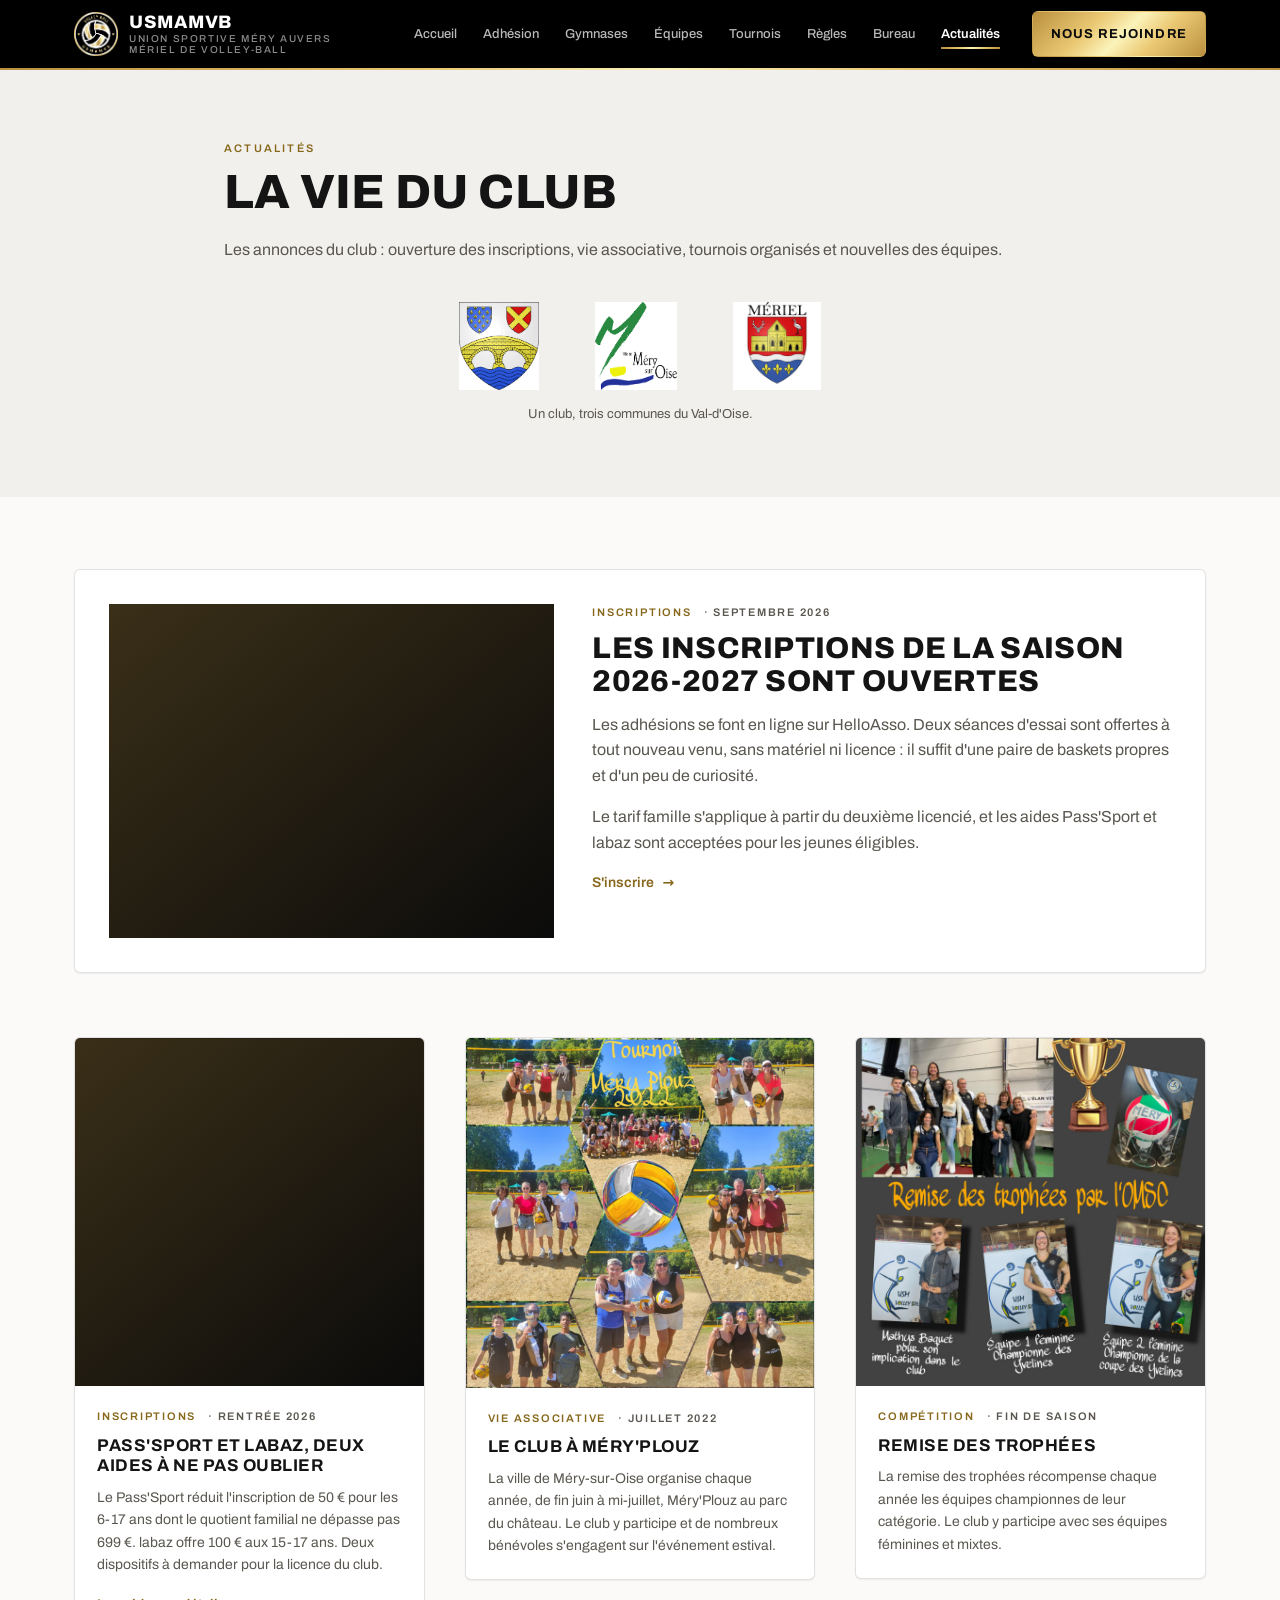
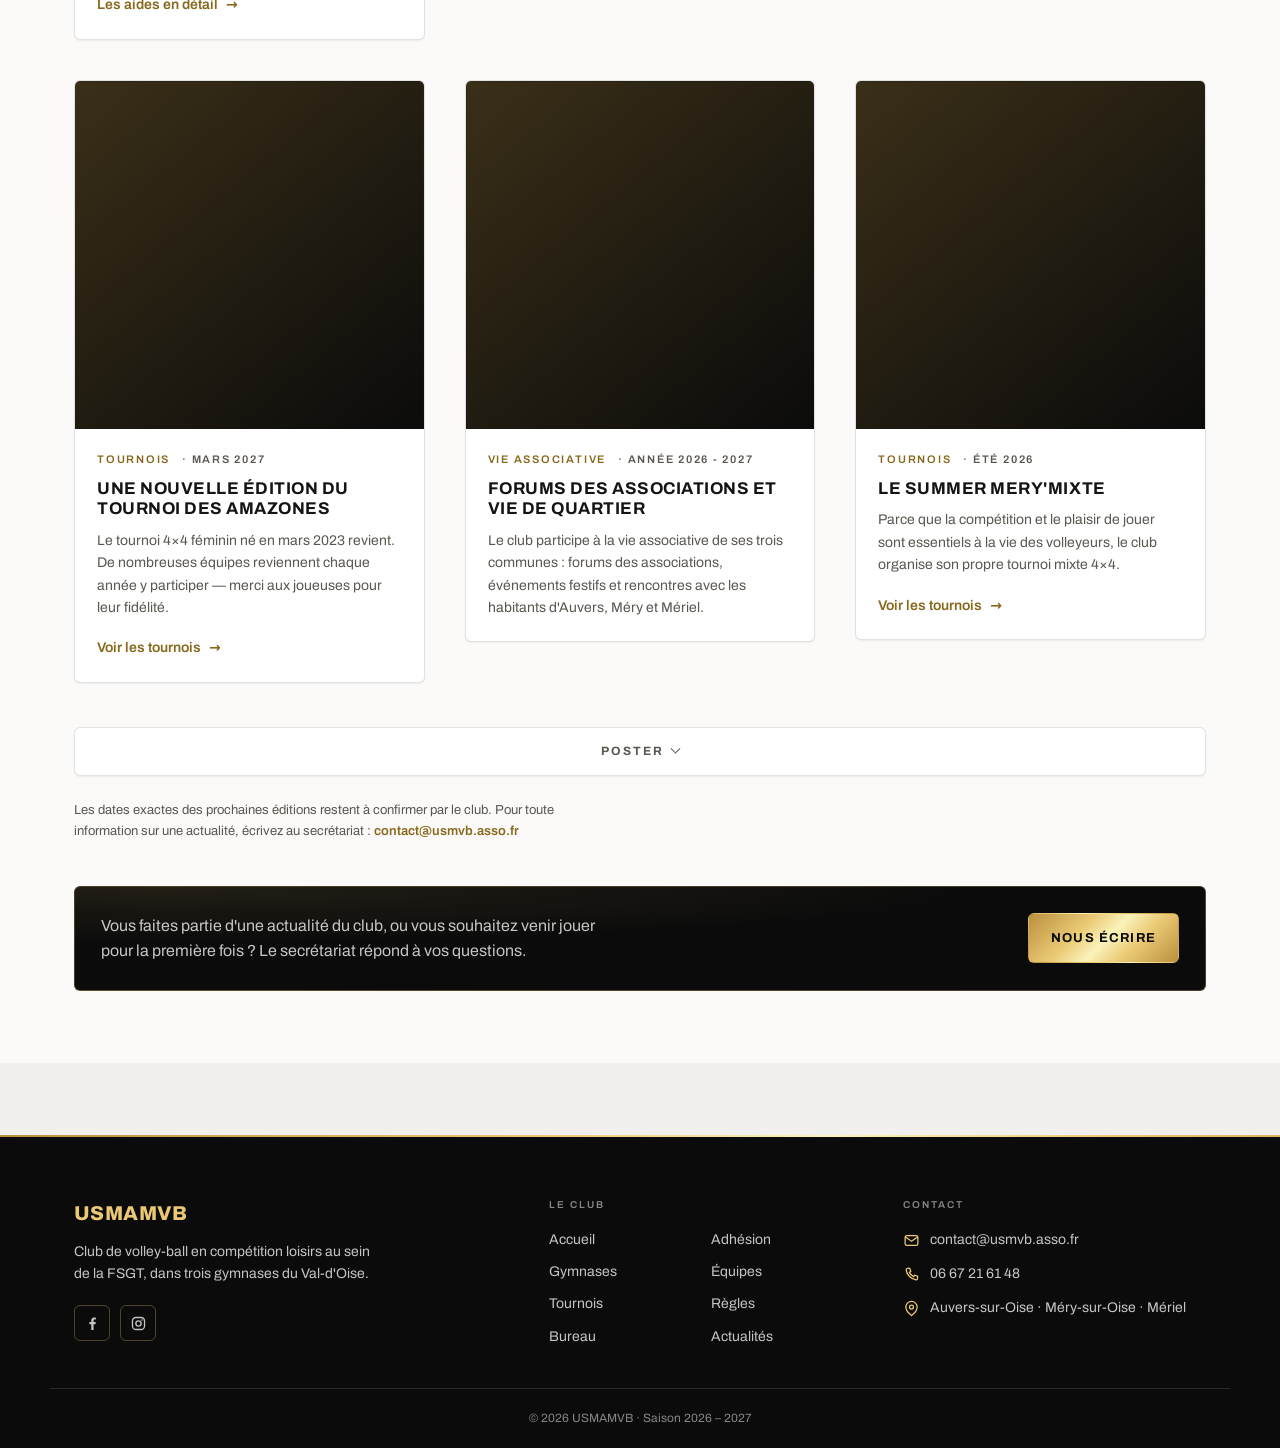
==== commit cd92e267: "Ajust actualité" ====
--- a/Actualite.html
+++ b/Actualite.html
@@ -54,109 +54,30 @@
   <!-- ============================================================
        TITRE DE PAGE
        ============================================================ -->
-  <section class="page-head actu-head">
+  <section class="page-head">
     <div class="wrap page-head__inner">
-
-      <!-- ---------- Colonne de gauche : titre + blasons ---------- -->
-      <div class="page-head__main">
-        <p class="eyebrow eyebrow--gold">Actualités</p>
-        <h1 class="page-head__title">La vie du club</h1>
-        <p class="page-head__lead">Les annonces du club : ouverture des inscriptions, vie associative, tournois organisés et nouvelles des équipes.</p>
-
-        <!-- ---------- Les trois communes ----------
-             Emblèmes Auvers-sur-Oise, Méry-sur-Oise et Mériel, dans l'ordre
-             du bas de page. Les trois fichiers ont été fournis par le club ;
-             ils sont de formats différents (217×220, 253×227, 178×204), d'où
-             le `object-fit: contain` : aucune déformation, aucun rognage.
-             L'ordre des noms de fichier diffère de celui de la liste. -->
-        <ul class="communes">
-          <li class="commune">
-            <img class="commune__embleme" src="assets/img/emblemeauvers.png" alt="Blason d'Auvers-sur-Oise" width="217" height="220">
-          </li>
-          <li class="commune">
-            <img class="commune__embleme" src="assets/img/Emblememery.png" alt="Blason de Méry-sur-Oise" width="253" height="227">
-          </li>
-          <li class="commune">
-            <img class="commune__embleme" src="assets/img/emblememeriel.png" alt="Blason de Mériel" width="178" height="204">
-          </li>
-        </ul>
-        <p class="communes__note">Un club, trois communes du Val-d'Oise.</p>
-      </div>
-
-      <!-- ---------- Colonne de droite : dépôt d'une actualité ----------
-           Panneau de rédaction, réservé au bureau. Le formulaire de saisie est
-           `hidden` dans le HTML et n'est démasqué par main.js qu'après un login
-           valide. Ce login est lui-même lisible dans le script : voir
-           l'avertissement sur .redac dans style.css et la section « Dépôt
-           d'une actualité » du README. -->
-      <aside class="redac" aria-labelledby="redac-titre">
-        <h2 class="redac__titre" id="redac-titre">Poster une actualité</h2>
-
-        <!-- ---------- Étape 1 : le login ---------- -->
-        <form class="redac__login" id="redac-login" novalidate>
-          <label class="redac__label" for="redac-code">Login</label>
-          <div class="redac__login-row">
-            <input class="redac__champ" type="password" id="redac-code" name="code"
-                   autocomplete="current-password" placeholder="Login du bureau">
-            <button class="btn btn--primary redac__bouton" type="submit">Entrer</button>
-          </div>
-          <p class="redac__erreur" id="redac-erreur" role="alert" hidden>Login incorrect.</p>
-        </form>
-
-        <!-- ---------- Étape 2 : le formulaire, caché par défaut ----------
-             `hidden` est retiré par main.js après un login valide. Sans
-             JavaScript il reste caché : le contenu du site ne dépend donc
-             pas du script. -->
-        <form class="redac__form" id="redac-form" hidden novalidate>
-          <p class="redac__note">
-            Les champs marqués d'un astérisque sont obligatoires.
-          </p>
-
-          <div class="redac__paire">
-            <div class="redac__bloc">
-              <label class="redac__label" for="redac-categorie">Catégorie *</label>
-              <input class="redac__champ" type="text" id="redac-categorie" name="categorie"
-                     list="redac-categories" placeholder="Inscriptions, Tournois…" required>
-              <datalist id="redac-categories">
-                <option value="Inscriptions"></option>
-                <option value="Compétition"></option>
-                <option value="Vie associative"></option>
-                <option value="Tournois"></option>
-              </datalist>
-            </div>
-
-            <div class="redac__bloc">
-              <label class="redac__label" for="redac-date">Date *</label>
-              <input class="redac__champ" type="date" id="redac-date" name="date" required>
-            </div>
-          </div>
-
-          <div class="redac__bloc">
-            <label class="redac__label" for="redac-titre-actus">Titre *</label>
-            <input class="redac__champ" type="text" id="redac-titre-actus" name="titre"
-                   placeholder="Ce que le club annonce" required maxlength="90">
-          </div>
-
-          <div class="redac__bloc">
-            <label class="redac__label" for="redac-texte">Paragraphe *</label>
-            <textarea class="redac__champ redac__champ--zone" id="redac-texte" name="texte"
-                      rows="5" placeholder="Le détail de l'actualité" required></textarea>
-          </div>
-
-          <p class="redac__erreur" id="redac-erreur-form" role="alert" hidden></p>
-
-          <div class="redac__actions">
-            <button class="btn btn--primary" type="submit">Poster</button>
-            <button class="btn btn--ghost redac__bouton" type="button" id="redac-deconnexion">Sortir</button>
-          </div>
-        </form>
-
-        <p class="redac__mention">
-          Ce panneau est réservé au bureau. Une fois postée, l'actualité
-          s'affiche en haut de la page et reste enregistrée sur cet appareil.
-        </p>
-      </aside>
-
+      <p class="eyebrow eyebrow--gold">Actualités</p>
+      <h1 class="page-head__title">La vie du club</h1>
+      <p class="page-head__lead">Les annonces du club : ouverture des inscriptions, vie associative, tournois organisés et nouvelles des équipes.</p>
+
+      <!-- ---------- Les trois communes ----------
+           Emblèmes Auvers-sur-Oise, Méry-sur-Oise et Mériel, dans l'ordre
+           du bas de page. Les trois fichiers ont été fournis par le club ;
+           ils sont de formats différents (217×220, 253×227, 178×204), d'où
+           le `object-fit: contain` : aucune déformation, aucun rognage.
+           L'ordre des noms de fichier diffère de celui de la liste. -->
+      <ul class="communes">
+        <li class="commune">
+          <img class="commune__embleme" src="assets/img/emblemeauvers.png" alt="Blason d'Auvers-sur-Oise" width="217" height="220">
+        </li>
+        <li class="commune">
+          <img class="commune__embleme" src="assets/img/Emblememery.png" alt="Blason de Méry-sur-Oise" width="253" height="227">
+        </li>
+        <li class="commune">
+          <img class="commune__embleme" src="assets/img/emblememeriel.png" alt="Blason de Mériel" width="178" height="204">
+        </li>
+      </ul>
+      <p class="communes__note">Un club, trois communes du Val-d'Oise.</p>
     </div>
   </section>
 
@@ -227,7 +148,7 @@
             <div class="actu__body">
               <p class="actu__meta">
                 <span class="actu__categorie">Vie associative</span>
-                <time datetime="2022-07-01">Juillet 2027</time>
+                <time datetime="2022-07-01">Juillet 2022</time>
               </p>
               <h3 class="actu__titre">Le club à Méry'Plouz</h3>
               <p class="actu__texte">
@@ -315,6 +236,112 @@
         </li>
 
       </ul>
+
+      <!-- ============================================================
+           DÉPÔT D'UNE ACTUALITÉ — en bas de page, replié.
+
+           <details>/<summary> est utilisé plutôt qu'un <div hidden> + un bouton
+           piloté en JavaScript : le repli fonctionne sans script, il est annoncé
+           correctement par les lecteurs d'écran (expanded) et le clavier s'en
+           occupe seul. Seuls le login et les champs de saisie, eux, dépendent
+           de main.js.
+
+           Réservé au bureau. ⚠ Le login est écrit en clair dans
+           assets/js/main.js : c'est un frein, pas une authentification, et une
+           actu postée ne reste que dans le localStorage de cet appareil.
+           Voir la section « Dépôt d'une actualité » du README.
+           ============================================================ -->
+      <details class="redac">
+        <summary class="redac__resume">
+          <span class="redac__resume-texte">Poster</span>
+        </summary>
+
+        <div class="redac__corps">
+          <h2 class="redac__titre">Poster une actualité</h2>
+
+          <!-- ---------- Étape 1 : le login ---------- -->
+          <form class="redac__login" id="redac-login" novalidate>
+            <label class="redac__label" for="redac-code">Login</label>
+            <div class="redac__login-row">
+              <input class="redac__champ" type="password" id="redac-code" name="code"
+                     autocomplete="current-password" placeholder="Login du bureau">
+              <button class="btn btn--primary redac__bouton" type="submit">Entrer</button>
+            </div>
+            <p class="redac__erreur" id="redac-erreur" role="alert" hidden>Login incorrect.</p>
+          </form>
+
+          <!-- ---------- Étape 2 : le formulaire, caché par défaut ----------
+               `hidden` est retiré par main.js après un login valide. Sans
+               JavaScript il reste caché : le contenu du site ne dépend donc
+               pas du script. -->
+          <form class="redac__form" id="redac-form" hidden novalidate>
+            <p class="redac__note">
+              Les champs marqués d'un astérisque sont obligatoires.
+            </p>
+
+            <div class="redac__paire">
+              <div class="redac__bloc">
+                <label class="redac__label" for="redac-categorie">Catégorie *</label>
+                <input class="redac__champ" type="text" id="redac-categorie" name="categorie"
+                       list="redac-categories" placeholder="Inscriptions, Tournois…" required>
+                <datalist id="redac-categories">
+                  <option value="Inscriptions"></option>
+                  <option value="Compétition"></option>
+                  <option value="Vie associative"></option>
+                  <option value="Tournois"></option>
+                </datalist>
+              </div>
+
+              <div class="redac__bloc">
+                <label class="redac__label" for="redac-date">Date *</label>
+                <input class="redac__champ" type="date" id="redac-date" name="date" required>
+              </div>
+            </div>
+
+            <div class="redac__bloc">
+              <label class="redac__label" for="redac-titre-actus">Titre *</label>
+              <input class="redac__champ" type="text" id="redac-titre-actus" name="titre"
+                     placeholder="Ce que le club annonce" required maxlength="90">
+            </div>
+
+            <div class="redac__bloc">
+              <label class="redac__label" for="redac-texte">Paragraphe *</label>
+              <textarea class="redac__champ redac__champ--zone" id="redac-texte" name="texte"
+                        rows="5" placeholder="Le détail de l'actualité" required></textarea>
+            </div>
+
+            <!-- ---------- Photos (facultatif) ----------
+                 `multiple` pour en accepter plusieurs d'un coup. Les fichiers
+                 ne partent sur aucun serveur : main.js les redimensionne et
+                 les range dans le localStorage, d'où les deux garde-fous
+                 posés plus bas (nombre et poids). -->
+            <div class="redac__bloc">
+              <label class="redac__label" for="redac-photos">Photos (facultatif)</label>
+              <input class="redac__champ redac__champ--fichier" type="file" id="redac-photos" name="photos"
+                     accept="image/*" multiple>
+              <p class="redac__aide" id="redac-photos-aide">
+                3 photos au maximum, 6 Mo par photo. Chacune est réduite à 1200 px
+                de large avant d'être enregistrée, et reste sur cet appareil.
+              </p>
+              <!-- La liste des vignettes est construite par main.js ; sans
+                   JavaScript, le champ reste vide et sans effet. -->
+              <ul class="redac__vignettes" id="redac-vignettes" hidden></ul>
+            </div>
+
+            <p class="redac__erreur" id="redac-erreur-form" role="alert" hidden></p>
+
+            <div class="redac__actions">
+              <button class="btn btn--primary" type="submit">Poster</button>
+              <button class="btn btn--ghost redac__bouton" type="button" id="redac-deconnexion">Sortir</button>
+            </div>
+          </form>
+
+          <p class="redac__mention">
+            Ce panneau est réservé au bureau. Une fois postée, l'actualité
+            s'affiche en haut de la page et reste enregistrée sur cet appareil.
+          </p>
+        </div>
+      </details>
 
       <p class="actus__note">
         Les dates exactes des prochaines éditions restent à confirmer par le club.
--- a/assets/css/style.css
+++ b/assets/css/style.css
@@ -1627,7 +1627,10 @@
 .actus { padding-block: clamp(40px, 6vw, 72px); background: var(--cream-soft); }
 
 /* ---------- Panneau de rédaction ----------
-   Colonne de droite du bandeau de titre, ouverte par le bureau.
+   Replié en bas de page, sous forme de <details> natif : le repli fonctionne
+   sans JavaScript, et `summary` expose déjà le bon état ARIA (expanded) et la
+   gestion clavier. Un <div hidden> + un bouton piloté en script aurait exigé
+   de reconstruire les trois.
 
    ⚠ Le contrôle d'accès est un FREIN, pas une sécurité : le code est dans
    assets/js/main.js, que le navigateur livre à tout le monde. N'importe qui
@@ -1640,16 +1643,62 @@
    écrit. Elles ne sont donc visibles que sur cet appareil, et disparaissent si
    ses données de site sont effacées. C'est une maquette de publication, pas une
    base de données. */
+
+/* Le triangle par défaut de <summary> est neutralisé : le libellé « Poster »
+   tient lieu d'indicateur, avec un chevron dessiné à la place. */
 .redac {
-  padding: 22px;
+  margin-top: clamp(28px, 4vw, 44px);
   background: var(--white);
   border: 1px solid var(--border);
   border-radius: var(--radius);
   box-shadow: var(--shadow-sm);
 }
 
+.redac__resume {
+  display: flex;
+  align-items: center;
+  justify-content: center;
+  gap: 9px;
+  padding: 14px 18px;
+  cursor: pointer;
+  list-style: none;            /* masque le triangle du navigateur */
+  font-size: .75rem;
+  font-weight: 700;
+  letter-spacing: .16em;
+  text-transform: uppercase;
+  color: var(--text-muted);
+  transition: color .2s var(--ease);
+}
+/* `::-webkit-details-marker` couvre Safari et les anciennes versions de
+   Chrome ; `list-style: none` seul ne suffit pas partout. */
+.redac__resume::-webkit-details-marker { display: none; }
+.redac__resume:hover { color: var(--gold-ink-dark); }
+.redac__resume:focus-visible { border-radius: var(--radius); }
+
+/* Le chevron n'apparaît qu'une fois ouvert, et tourne de 180°. Dessiné en CSS
+   plutôt qu'en police d'icônes : pas de fichier à charger. */
+.redac__resume-texte::after {
+  content: '';
+  display: inline-block;
+  width: 7px;
+  height: 7px;
+  margin-left: 8px;
+  border-right: 1.5px solid currentColor;
+  border-bottom: 1.5px solid currentColor;
+  transform: rotate(45deg) translate(-2px, -2px);
+  transition: transform .2s var(--ease);
+}
+.redac[open] > .redac__resume .redac__resume-texte::after {
+  transform: rotate(225deg) translate(-1px, -1px);
+}
+
+.redac__corps {
+  padding: 0 22px 22px;
+  border-top: 1px solid var(--border);
+}
+
 .redac__titre {
-  margin-bottom: 4px;
+  margin: 20px 0 16px;
   font-size: .9375rem;
   font-weight: 700;
   letter-spacing: .04em;
@@ -1691,9 +1740,66 @@
 .redac__champ:focus { border-color: var(--gold-ink); }
 .redac__champ--zone { resize: vertical; min-height: 96px; }
 
+/* Le bouton natif « Aucun fichier choisi » ne s'aligne pas sur le reste : on
+   laisse le champ tel quel mais on retire sa bordure, le libellé fait foi. */
+.redac__champ--fichier {
+  padding: 8px;
+  font-size: .8125rem;
+  cursor: pointer;
+}
+
 /* Picker natif (date) : on le laisse tel quel, il est deja dans la langue du
    systeme et reste plus robuste qu'une reconstruction en JavaScript. */
 .redac__champ[type='date'] { font-variant-numeric: tabular-nums; }
+
+.redac__aide {
+  margin-top: 8px;
+  font-size: .75rem;
+  line-height: 1.5;
+  color: var(--text-muted);
+}
+
+/* Vignettes des photos choisies, construites par main.js. */
+.redac__vignettes {
+  display: grid;
+  grid-template-columns: repeat(3, 1fr);
+  gap: 10px;
+  margin-top: 12px;
+}
+
+.redac__vignette {
+  position: relative;
+  overflow: hidden;
+  border-radius: var(--radius);
+  border: 1px solid var(--border);
+  aspect-ratio: 4 / 3;
+}
+
+.redac__vignette img {
+  display: block;
+  width: 100%;
+  height: 100%;
+  object-fit: cover;
+}
+
+.redac__retirer {
+  position: absolute;
+  top: 4px;
+  right: 4px;
+  display: grid;
+  place-items: center;
+  width: 24px;
+  height: 24px;
+  padding: 0;
+  background: rgba(0, 0, 0, .6);
+  border: 0;
+  border-radius: 50%;
+  color: #fff;
+  font-size: 15px;
+  line-height: 1;
+  cursor: pointer;
+}
+.redac__retirer:hover { background: #b3261e; }
 
 .redac__login-row { display: flex; gap: 8px; }
 .redac__login-row .redac__champ { flex: 1; min-width: 0; }
@@ -1706,7 +1812,8 @@
    passage ne réveille pas le formulaire de dépôt par accident. */
 .redac__form[hidden],
 .redac__login[hidden],
-.redac__erreur[hidden] { display: none; }
+.redac__erreur[hidden],
+.redac__vignettes[hidden] { display: none; }
 
 .redac__paire { display: grid; grid-template-columns: 1fr auto; gap: 12px; }
 .redac__bloc { margin-bottom: 14px; }
@@ -1766,6 +1873,25 @@
    du site, pour que les cartes d'une même ligne finissent ensemble. */
 .actu__pied { margin-top: auto; padding-top: 18px; }
 
+/* Photos 2 et 3 d'une actu postée, en bandeau sous le paragraphe. La première
+   photo occupe le carré du haut de carte ; celle-ci ne montre que le reste,
+   sinon une photo serait illustrée deux fois. */
+.actu__galerie {
+  display: grid;
+  grid-template-columns: repeat(2, 1fr);
+  gap: 8px;
+  margin-top: 14px;
+}
+
+.actu__galerie img {
+  display: block;
+  width: 100%;
+  aspect-ratio: 4 / 3;
+  object-fit: cover;
+  border-radius: var(--radius);
+  background: var(--cream);
+}
+
 /* ---------- Les trois communes ----------
    Blasons poses sous le titre de page. Le fond beige d'origine a ete remplace
    par du blanc dans les trois fichiers : ils se posent donc directement sur la
@@ -1776,24 +1902,8 @@
 
    Le rang est centre sur la largeur de .page-head__inner (880 px) et non sur
    le `wrap` de 1180 px, pour partager l'axe du titre et du chapo. */
-/* Sur cette page, le bandeau de titre se scinde en deux colonnes : le titre et
-   les blasons a gauche, le panneau de rédaction a droite. `.page-head__inner`
-   garde sa largeur de 880 px sur les autres pages — la grille ne s'applique
-   qu'ici, sur .actu-head. `align-items: start` évite que la colonne de gauche
-   ne s'étire sur la hauteur du formulaire, ce qui étirerait aussi les blasons. */
-.actu-head .page-head__inner {
-  display: grid;
-  grid-template-columns: minmax(0, 1fr) minmax(280px, 330px);
-  gap: clamp(28px, 4vw, 48px);
-  align-items: start;
-  max-width: none;
-}
-
-/* `.page-head__main` n'a qu'une règle : c'est le porteur de la première colonne
-   de la grille, sans quoi le titre et le panneau de rédaction s'empilent au
-   lieu d'être deux colonnes. `min-width: 0` empêche le chapô, plus large que la
-   colonne, de la faire déborder — le défaut classique des enfants de grille. */
-.page-head__main { min-width: 0; }
+/* Le bandeau de titre est revenu en une seule colonne : le panneau de dépôt
+   a été déplacé en bas de page, en <details> replié. */
 
 .communes {
   display: flex;
@@ -2030,9 +2140,6 @@
   .actus__grid      { grid-template-columns: repeat(2, 1fr); }
   .pricing__grid { grid-template-columns: 1fr; }
 
-  /* En dessous, le panneau de rédaction passe sous le titre : à 330 px de
-     côté, le chapo et les blasons ne tiendraient plus dans une seule colonne. */
-  .actu-head .page-head__inner { grid-template-columns: 1fr; }
   .docs__grid    { grid-template-columns: 1fr; }
 
   /* L'alternance média/texte n'a plus de sens en pile : média toujours en tête */
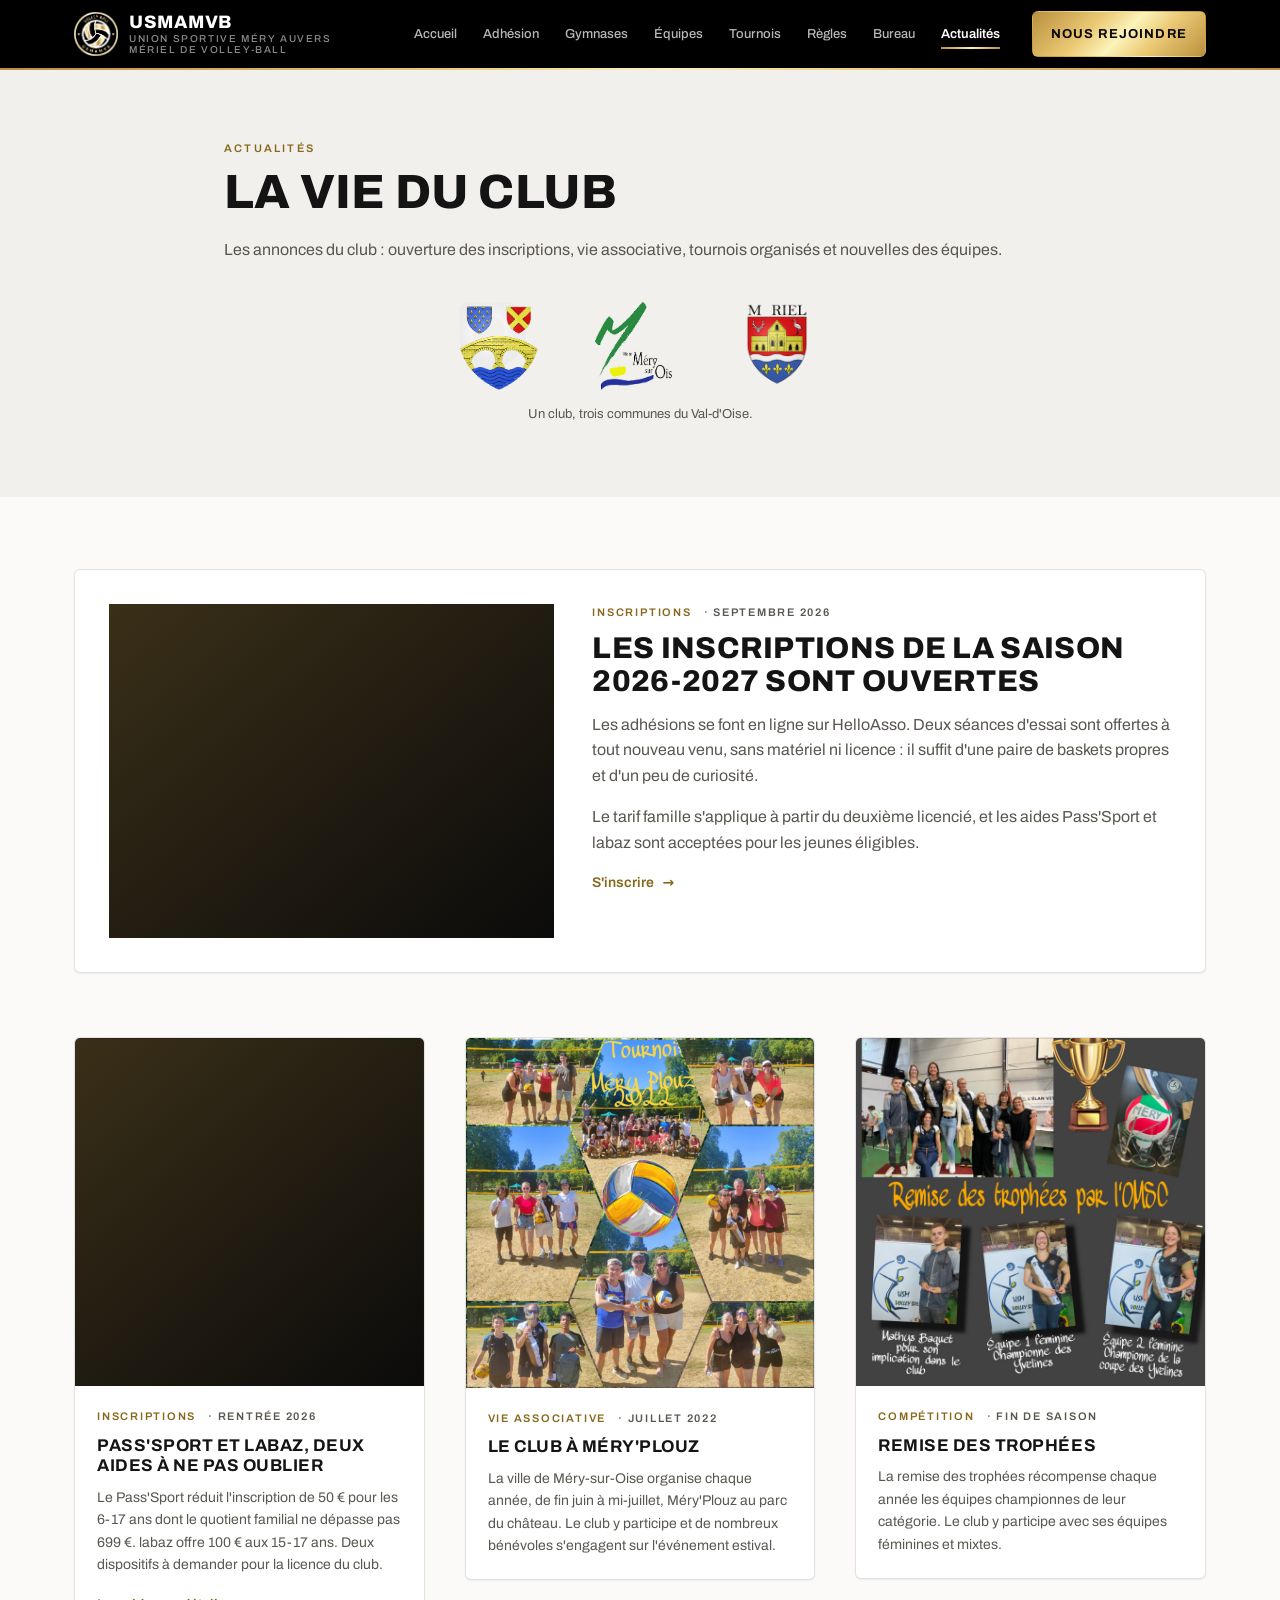
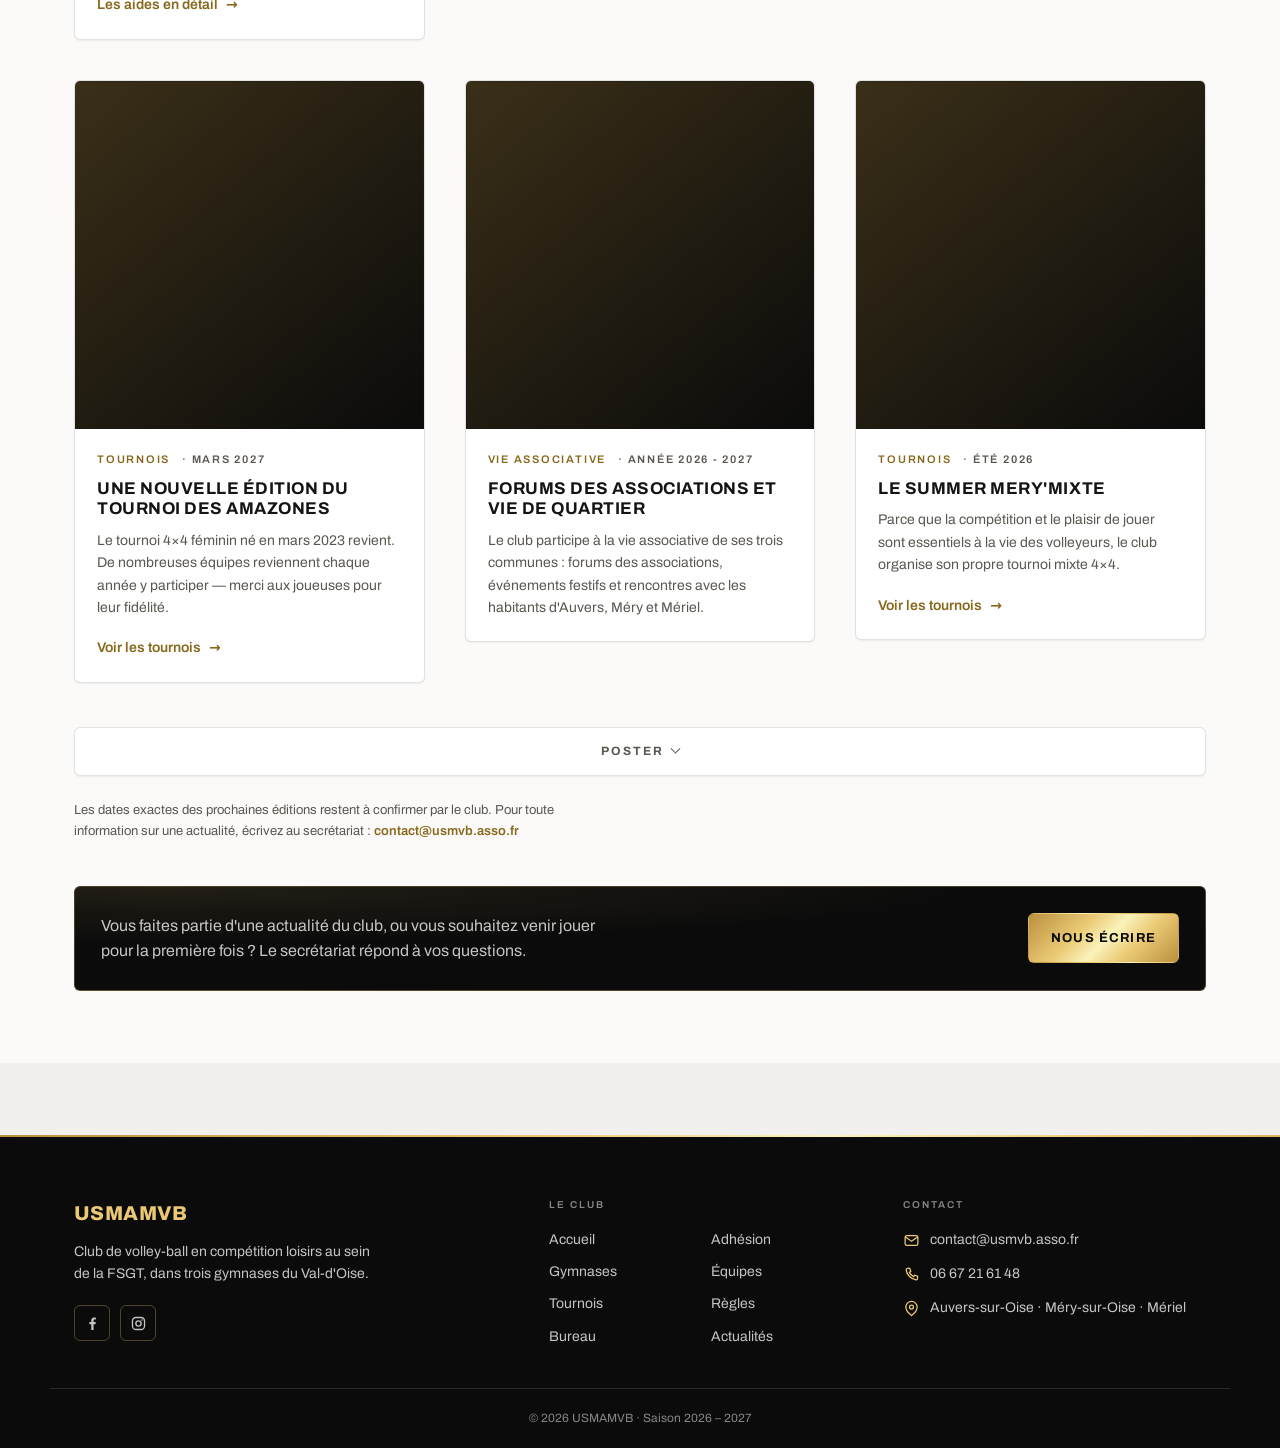
==== commit 40c70834: "fix img" ====
--- a/Actualite.html
+++ b/Actualite.html
@@ -62,19 +62,22 @@
 
       <!-- ---------- Les trois communes ----------
            Emblèmes Auvers-sur-Oise, Méry-sur-Oise et Mériel, dans l'ordre
-           du bas de page. Les trois fichiers ont été fournis par le club ;
-           ils sont de formats différents (217×220, 253×227, 178×204), d'où
-           le `object-fit: contain` : aucune déformation, aucun rognage.
-           L'ordre des noms de fichier diffère de celui de la liste. -->
+           du bas de page. Le fond de chaque fichier a été passé en #f2f0ec,
+           exactement la valeur de `--cream` sur laquelle `.page-head` est
+           peint : ils se posent donc dessus sans rectangle visible.
+           Les formats diffèrent (425×470, 217×233, 192×192) — d'où le
+           `object-fit: contain`, qui évite de rogner le blason de Mériel.
+           `width`/`height` reprennent la taille réelle de chaque fichier ;
+           les mettre à jour évite un saut de mise en page au chargement. -->
       <ul class="communes">
         <li class="commune">
-          <img class="commune__embleme" src="assets/img/emblemeauvers.png" alt="Blason d'Auvers-sur-Oise" width="217" height="220">
+          <img class="commune__embleme" src="assets/img/emblemeauvers.png" alt="Blason d'Auvers-sur-Oise" width="425" height="470">
         </li>
         <li class="commune">
-          <img class="commune__embleme" src="assets/img/Emblememery.png" alt="Blason de Méry-sur-Oise" width="253" height="227">
+          <img class="commune__embleme" src="assets/img/Emblememery.png" alt="Blason de Méry-sur-Oise" width="217" height="233">
         </li>
         <li class="commune">
-          <img class="commune__embleme" src="assets/img/emblememeriel.png" alt="Blason de Mériel" width="178" height="204">
+          <img class="commune__embleme" src="assets/img/emblememeriel.png" alt="Blason de Mériel" width="192" height="192">
         </li>
       </ul>
       <p class="communes__note">Un club, trois communes du Val-d'Oise.</p>
--- a/assets/css/style.css
+++ b/assets/css/style.css
@@ -1893,12 +1893,14 @@
 }
 
 /* ---------- Les trois communes ----------
-   Blasons poses sous le titre de page. Le fond beige d'origine a ete remplace
-   par du blanc dans les trois fichiers : ils se posent donc directement sur la
-   bande creme, sans cadre ni carte. C'est ce qui autorise `object-fit: contain`
-   sans rogner : `cover` couperait le blason de Meriel, le plus haut des trois
-   (178x204 contre 253x227). Les trois formats etant differents, `contain` les
-   fait tenir dans un cadre commun sans les deformer.
+   Blasons poses sous le titre de page. Le fond de chaque PNG a ete mis a
+   #f2f0ec, valeur de `--cream` sur laquelle `.page-head` est peint : ils se
+   posent donc dessus sans rectangle visible. (Si `--cream` change un jour, il
+   faut refaire les images — la couleur est cuite dedans, pas stylée en CSS.)
+
+   Les formats etant differents (425x470, 217x233, 192x192), `object-fit:
+   contain` les fait tenir dans un cadre commun sans les deformer ni les
+   rogner ; `cover` couperait le blason de Meriel, le plus haut des trois.
 
    Le rang est centre sur la largeur de .page-head__inner (880 px) et non sur
    le `wrap` de 1180 px, pour partager l'axe du titre et du chapo. */
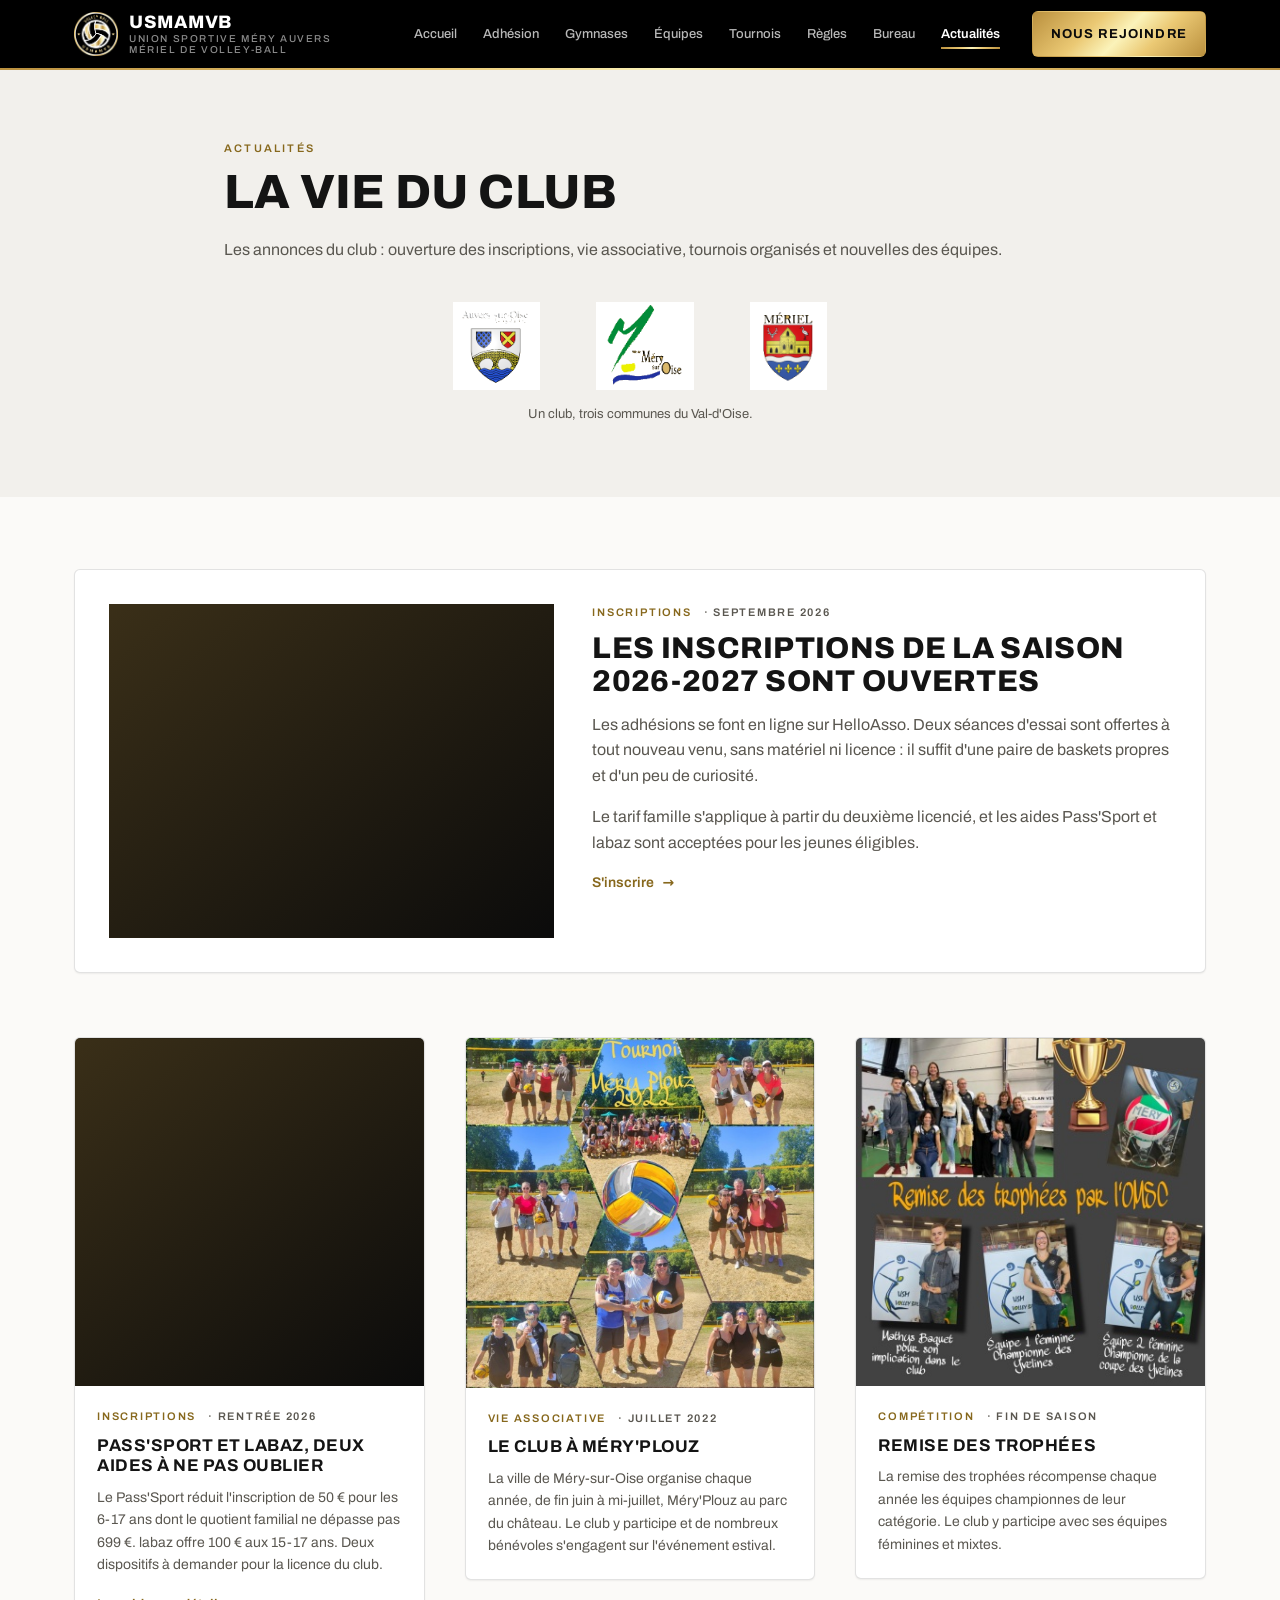
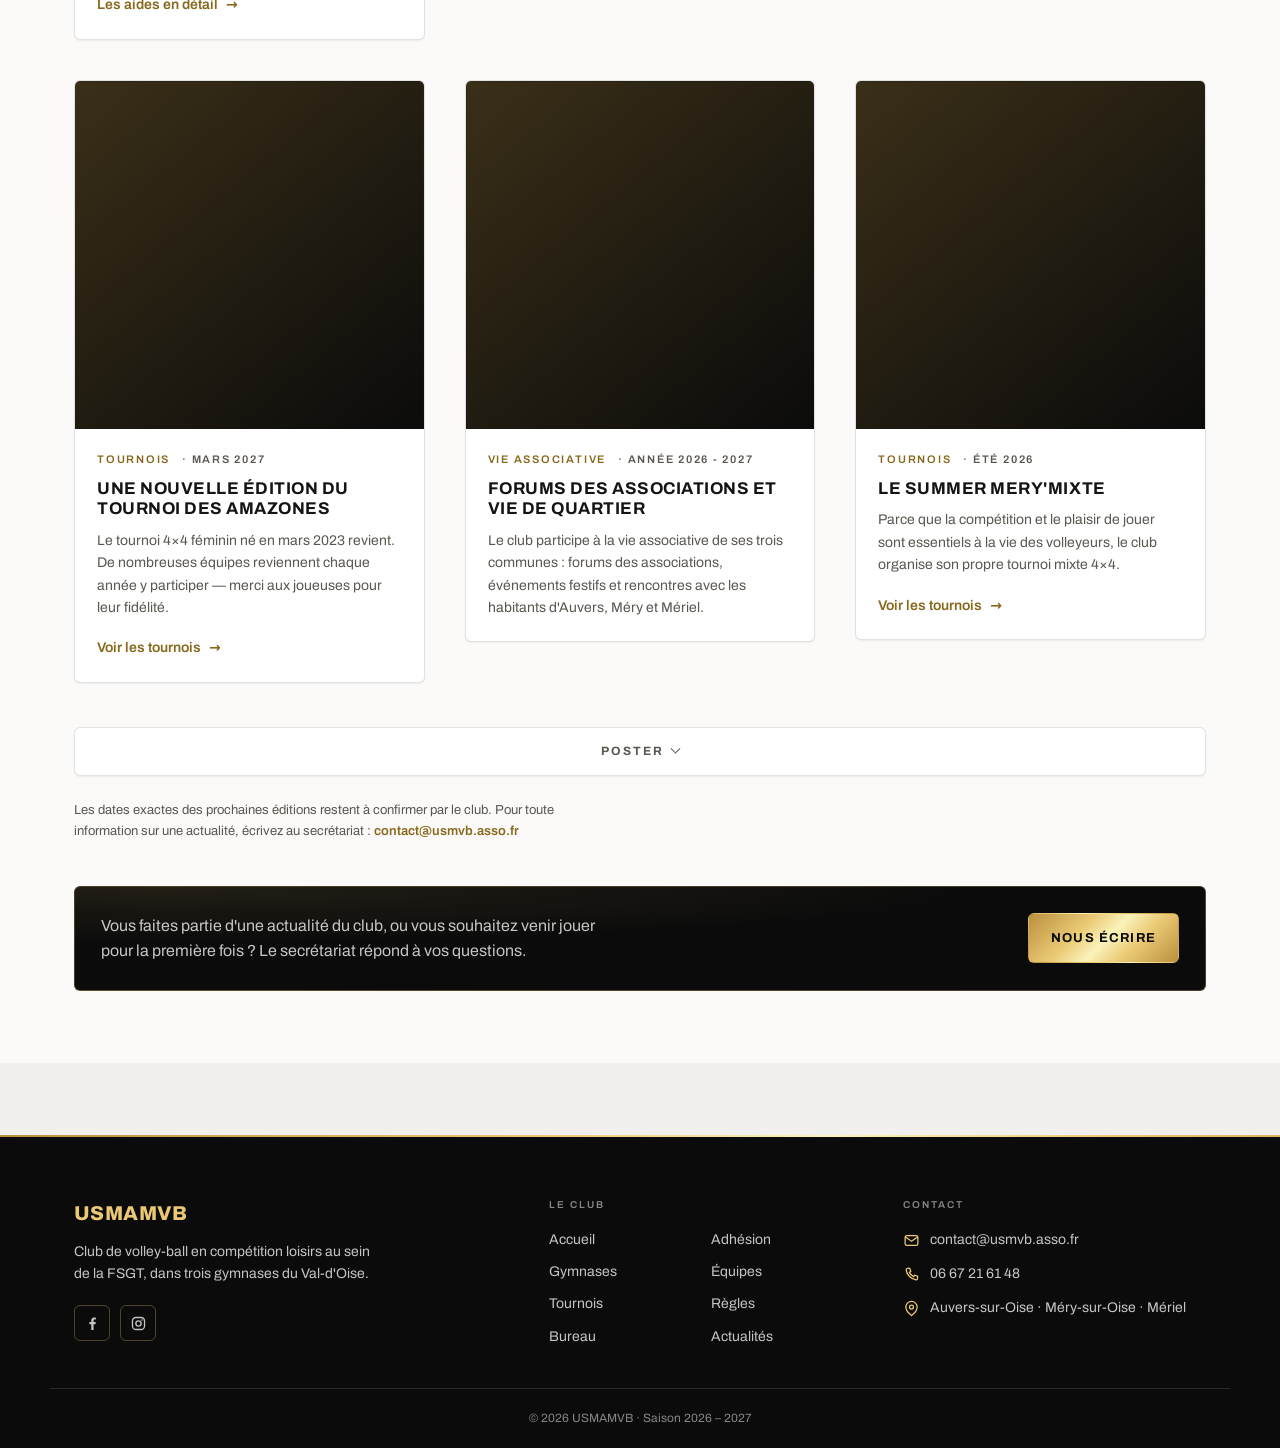
==== commit 425e2cab: "Allège les images et sort les archives du dépôt - Retire d'assets/img les 9 photos d'origine non réf" ====
--- a/Actualite.html
+++ b/Actualite.html
@@ -89,8 +89,8 @@
        Les entrées sont des <article>, chaque date est dans un <time>.
        Hiérarchie : h1 pour la page, h2 pour l'à la une, h3 par carte.
 
-       Photos : deux clichés existent déjà — meryplouz2022.png et
-       Remisetrophée.png. Les autres emplacements affichent un dégradé de
+       Photos : deux clichés existent déjà — meryplouz2022.jpg et
+       remise-trophee.jpg. Les autres emplacements affichent un dégradé de
        repli tant que le fichier manque.
        Le club n'ayant pas fourni d'archives datées, les textes ci-dessous
        s'en tiennent à ce qui est attesté (PDF du club, pages Équipes,
@@ -146,7 +146,7 @@
         <li>
           <article class="actu">
             <span class="actu__media">
-              <img class="actu__photo" src="assets/img/meryplouz2022.png" alt="Planche-contact du tournoi de Méry'Plouz 2022 au parc du château de Méry-sur-Oise : équipes sur le sable, ballon au centre et remise des prix." width="485" height="487" loading="lazy" decoding="async">
+              <img class="actu__photo" src="assets/img/meryplouz2022.jpg" alt="Planche-contact du tournoi de Méry'Plouz 2022 au parc du château de Méry-sur-Oise : équipes sur le sable, ballon au centre et remise des prix." width="485" height="487" loading="lazy" decoding="async">
             </span>
             <div class="actu__body">
               <p class="actu__meta">
@@ -166,7 +166,7 @@
         <li>
           <article class="actu">
             <span class="actu__media">
-              <img class="actu__photo" src="assets/img/Remisetroph%C3%A9e.png" alt="Planche-contact de la remise des trophées par l'USM95 : équipe championne dans ses catégories, trophée et ballons de volley." width="370" height="370" loading="lazy" decoding="async">
+              <img class="actu__photo" src="assets/img/remise-trophee.jpg" alt="Planche-contact de la remise des trophées par l'USM95 : équipe championne dans ses catégories, trophée et ballons de volley." width="370" height="370" loading="lazy" decoding="async">
             </span>
             <div class="actu__body">
               <p class="actu__meta">
--- a/assets/css/style.css
+++ b/assets/css/style.css
@@ -1304,7 +1304,9 @@
   text-transform: uppercase;
   color: var(--text-muted);
 }
-.fiche__infos dd { margin: 0; font-size: .9375rem; font-weight: 700; }
+.fiche__infos dd { margin: 0; font-size: .9375rem; font-weight: 700; text-align: right; overflow-wrap: anywhere; }
+.fiche__infos dd a { text-decoration: underline; text-underline-offset: 3px; }
+.fiche__infos dd a:hover { text-decoration-thickness: 2px; }
 
 .fiche__soustitre {
   margin: 20px 0 12px;
@@ -2020,7 +2022,7 @@
 
 /* Un modificateur par photo d'emplacement, sur le modele de
    .membre__photo--<nom>. Le chemin est relatif a la feuille de style, pas a la
-   page. Les deux photos reellement fournies (meryplouz2022, Remisetrophée) ne
+   page. Les deux photos reellement fournies (meryplouz2022, remise-trophee) ne
    passent pas par ici : elles sont des <img> dans le HTML, pour que le texte de
    remplacement soit lu par les lecteurs d'ecran et que le fichier soit indexable. */
 .actu-une__media--inscriptions { --actu-photo: url('../img/actu-inscriptions.jpg'); }
